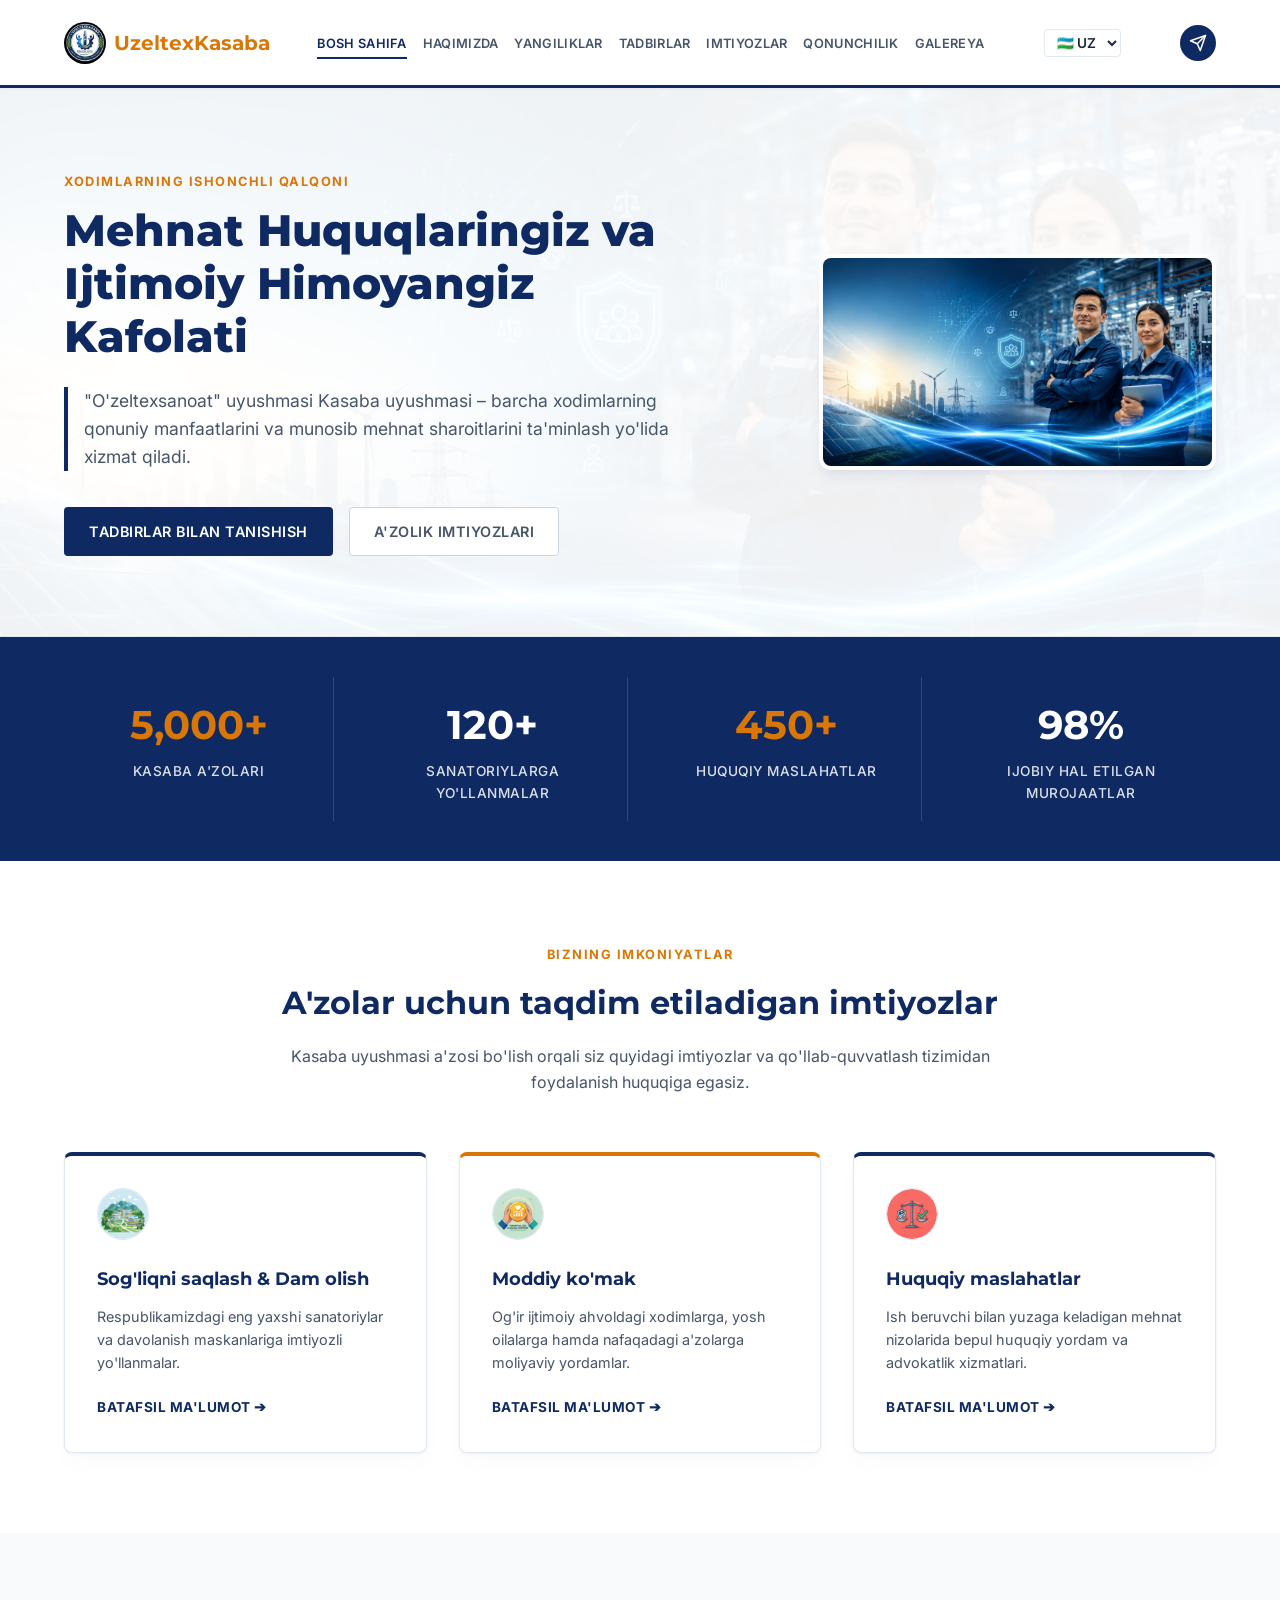
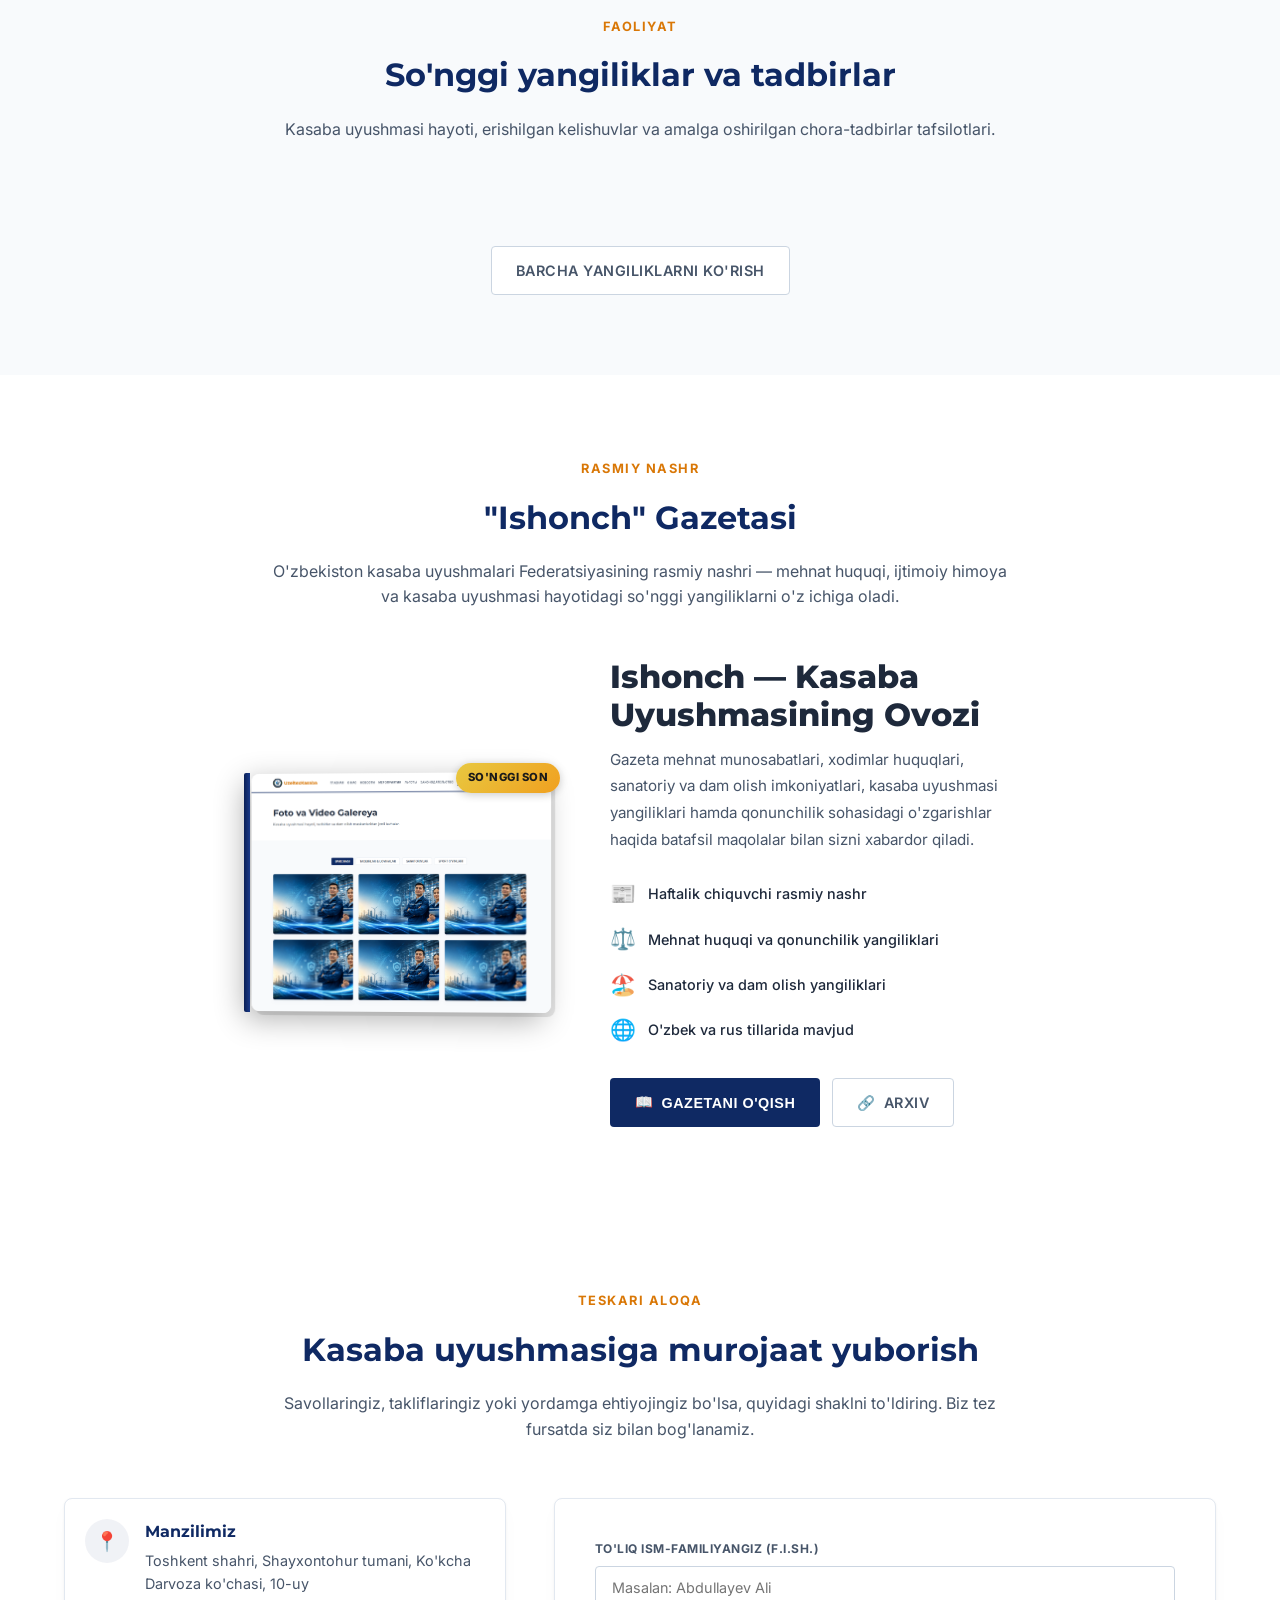
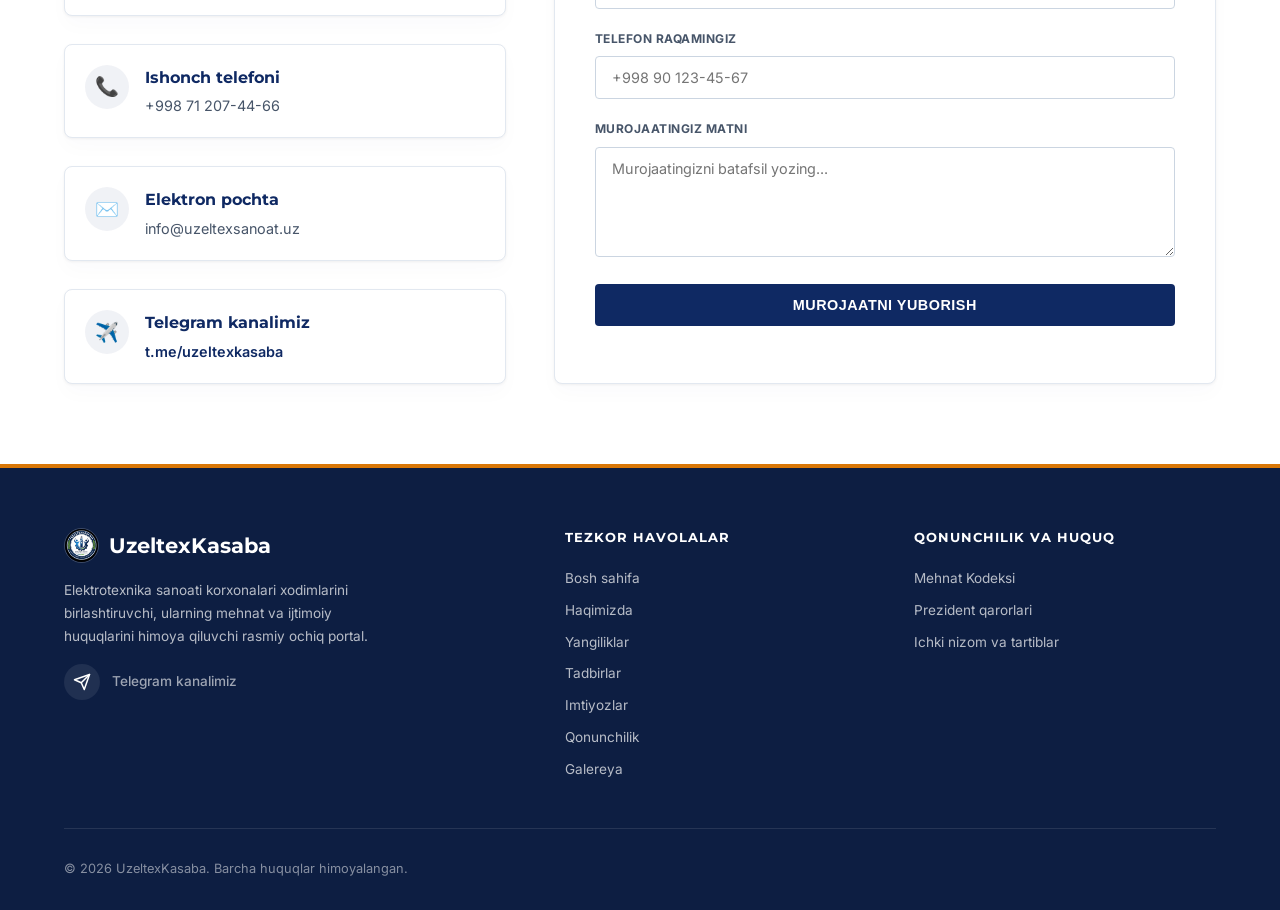
==== frontend/index.html @ 37420ffc "Feature: Add Ishonch newspaper flipbook section to homepage" ====
<!DOCTYPE html>
<html lang="uz">
<head>
    <meta charset="UTF-8">
    <meta name="viewport" content="width=device-width, initial-scale=1.0">
    <title>UzeltexKasaba - Kasaba Uyushmasi Ochiq Platformasi</title>
    <meta name="description" content="O'zbekiston elektrotexnika sanoati xodimlari kasaba uyushmasi faoliyati, imtiyozlar, qonunchilik va murojaat yuborish platformasi.">
    <link rel="stylesheet" href="style.css?v=1.2">
</head>
<body>

    <!-- Header & Navigation -->
    <header class="header">
        <div class="container navbar">
            <a href="index.html" class="logo">
                <img src="images/logo.jpg" alt="UzeltexKasaba Logo" style="height: 42px; width: 42px; object-fit: contain; border-radius: 50%;">
                <span>UzeltexKasaba</span>
            </a>
            <ul class="nav-links">
                <li><a href="index.html" class="nav-link active" data-i18n="nav_home">Bosh sahifa</a></li>
                <li><a href="about.html" class="nav-link" data-i18n="nav_about">Haqimizda</a></li>
                <li><a href="news.html" class="nav-link" data-i18n="nav_news">Yangiliklar</a></li>
                <li><a href="events.html" class="nav-link" data-i18n="nav_events">Tadbirlar</a></li>
                <li><a href="privileges.html" class="nav-link" data-i18n="nav_privileges">Imtiyozlar</a></li>
                <li><a href="legislation.html" class="nav-link" data-i18n="nav_legislation">Qonunchilik</a></li>
                <li><a href="gallery.html" class="nav-link" data-i18n="nav_gallery">Galereya</a></li>
            </ul>
            <div class="lang-switcher" style="margin-left: 12px; display: flex; align-items: center;">
                <select class="lang-select" style="background-color: var(--bg-secondary); color: var(--text-primary); border: 1px solid var(--border-color); border-radius: var(--radius-sm); padding: 4px 8px; font-size: 0.85rem; font-weight: 600; cursor: pointer; outline: none; transition: border-color 0.2s;">
                    <option value="uz">🇺🇿 UZ</option>
                    <option value="ru">🇷🇺 RU</option>
                    <option value="en">🇬🇧 EN</option>
                </select>
            </div>
            <a href="https://t.me/uzeltexkasaba" target="_blank" style="display: flex; align-items: center; justify-content: center; width: 36px; height: 36px; border-radius: 50%; background-color: var(--color-primary); color: white; text-decoration: none; transition: background-color 0.2s; margin-left: 12px;" onmouseover="this.style.backgroundColor='#0088cc'" onmouseout="this.style.backgroundColor='var(--color-primary)'" title="Telegram">
                <svg width="18" height="18" viewBox="0 0 24 24" fill="none" stroke="currentColor" stroke-width="2" stroke-linecap="round" stroke-linejoin="round" style="color: white;"><path d="m22 2-7 20-4-9-9-4Z"/><path d="M22 2 11 13"/></svg>
            </a>
        </div>
    </header>

    <!-- Hero Section -->
    <section class="hero">
        <div class="container hero-grid">
            <div class="hero-content">
                <span class="section-tag" data-i18n="hero_tag">Ishonchli Himoya</span>
                <h1 data-i18n="hero_title">Kasaba Uyushmasi — Sizning Huquq va Imtiyozlaringiz Kafolati</h1>
                <p data-i18n="hero_desc">Biz elektrotexnika sanoati xodimlarining ijtimoiy-iqtisodiy huquqlarini himoya qilish, ularning mehnat sharoitlarini yaxshilash va munosib hayot darajasini ta'minlash uchun xizmat qilamiz.</p>
                <div class="hero-buttons">
                    <a href="events.html" class="btn btn-primary" data-i18n="hero_btn_events">Tadbirlar bilan tanishish</a>
                    <a href="privileges.html" class="btn btn-secondary" data-i18n="hero_btn_privileges">A'zolik imtiyozlari</a>
                </div>
            </div>
            <div class="hero-image" style="text-align: right;">
                <img src="images/union_hero_bg.jpg" alt="Kasaba uyushmasi faoliyati" style="border-radius: var(--radius-lg); box-shadow: var(--shadow-lg); border: 4px solid white; max-width: 90%; margin-left: auto;">
            </div>
        </div>
    </section>

    <!-- Stats Section -->
    <section class="stats">
        <div class="container stats-grid">
            <div class="stat-card">
                <div class="stat-num">5,000+</div>
                <div class="stat-label" data-i18n="stat_members_val">Kasaba a'zolari</div>
            </div>
            <div class="stat-card">
                <div class="stat-num accent">120+</div>
                <div class="stat-label" data-i18n="stat_sanatoriums_val">Sanatoriylarga yo'llanmalar</div>
            </div>
            <div class="stat-card">
                <div class="stat-num">450+</div>
                <div class="stat-label" data-i18n="stat_advice_val">Huquqiy maslahatlar</div>
            </div>
            <div class="stat-card">
                <div class="stat-num accent">98%</div>
                <div class="stat-label" data-i18n="stat_resolved_val">Ijobiy hal etilgan murojaatlar</div>
            </div>
        </div>
    </section>

    <!-- Privileges Showcase -->
    <section class="section section-secondary">
        <div class="container">
            <div class="section-header">
                <span class="section-tag" data-i18n="priv_showcase_tag">Bizning Imkoniyatlar</span>
                <h2 class="section-title" data-i18n="priv_showcase_title">A'zolar uchun taqdim etiladigan imtiyozlar</h2>
                <p class="section-subtitle" data-i18n="priv_showcase_subtitle">Kasaba uyushmasi a'zosi bo'lish orqali siz quyidagi imtiyozlar va qo'llab-quvvatlash tizimidan foydalanish huquqiga egasiz.</p>
            </div>
            <div class="privilege-grid">
                <div class="privilege-card">
                    <div class="privilege-icon" style="padding: 0; overflow: hidden; display: flex; align-items: center; justify-content: center;">
                        <img src="images/sanatorium_privilege.jpg" style="width: 100%; height: 100%; object-fit: cover; border-radius: 50%;">
                    </div>
                    <h3 class="privilege-title" data-i18n="priv1_title">Sog'liqni saqlash & Dam olish</h3>
                    <p class="privilege-desc" data-i18n="priv1_desc">Respublikamizdagi eng yaxshi sanatoriylar va davolanish maskanlariga imtiyozli yo'llanmalar.</p>
                    <a href="privileges.html" class="privilege-link" data-i18n="priv_more">Batafsil ma'lumot ➔</a>
                </div>
                <div class="privilege-card">
                    <div class="privilege-icon" style="padding: 0; overflow: hidden; display: flex; align-items: center; justify-content: center;">
                        <img src="images/financial_support.jpg" style="width: 100%; height: 100%; object-fit: cover; border-radius: 50%;">
                    </div>
                    <h3 class="privilege-title" data-i18n="priv2_title">Moddiy ko'mak</h3>
                    <p class="privilege-desc" data-i18n="priv2_desc">Og'ir ijtimoiy ahvoldagi xodimlarga, yosh oilalarga hamda nafaqadagi a'zolarga moliyaviy yordamlar.</p>
                    <a href="privileges.html" class="privilege-link" data-i18n="priv_more">Batafsil ma'lumot ➔</a>
                </div>
                <div class="privilege-card">
                    <div class="privilege-icon" style="padding: 0; overflow: hidden; display: flex; align-items: center; justify-content: center;">
                        <img src="images/legal_advice.jpg" style="width: 100%; height: 100%; object-fit: cover; border-radius: 50%;">
                    </div>
                    <h3 class="privilege-title" data-i18n="priv3_title">Huquqiy maslahatlar</h3>
                    <p class="privilege-desc" data-i18n="priv3_desc">Ish beruvchi bilan yuzaga keladigan mehnat nizolarida bepul huquqiy yordam va advokatlik xizmatlari.</p>
                    <a href="privileges.html" class="privilege-link" data-i18n="priv_more">Batafsil ma'lumot ➔</a>
                </div>
            </div>
        </div>
    </section>

    <!-- Latest News Section -->
    <section class="section">
        <div class="container">
            <div class="section-header">
                <span class="section-tag" data-i18n="news_tag">Yangiliklar</span>
                <h2 class="section-title" data-i18n="latest_news_title">So'nggi yangiliklar va tadbirlar</h2>
                <p class="section-subtitle" data-i18n="latest_news_subtitle">Kasaba uyushmasi hayoti, erishilgan kelishuvlar va amalga oshirilgan chora-tadbirlar tafsilotlari.</p>
            </div>
            <div class="news-grid" id="homeNewsGrid">
                <!-- Dynamic Loading via app.js -->
            </div>
            <div style="text-align: center; margin-top: 48px;">
                <a href="news.html" class="btn btn-secondary" data-i18n="view_all_news">Barcha yangiliklarni ko'rish</a>
            </div>
        </div>
    </section>

    <!-- Ishonch Newspaper Section -->
    <section class="section section-secondary" style="padding: 80px 0;">
        <div class="container">
            <div class="section-header" style="margin-bottom: 48px;">
                <span class="section-tag" data-i18n="newspaper_tag">Rasmiy Nashr</span>
                <h2 class="section-title" data-i18n="newspaper_title">"Ishonch" Gazetasi</h2>
                <p class="section-subtitle" data-i18n="newspaper_subtitle">O'zbekiston kasaba uyushmalari Federatsiyasining rasmiy nashri — mehnat huquqi, ijtimoiy himoya va kasaba uyushmasi hayotidagi so'nggi yangiliklarni o'z ichiga oladi.</p>
            </div>

            <div style="display: flex; align-items: center; gap: 60px; flex-wrap: wrap; justify-content: center;">
                <!-- Newspaper Cover -->
                <div style="position: relative; cursor: pointer; flex-shrink: 0;" onclick="openFlipbook()">
                    <div style="position: relative; width: 300px; border-radius: 8px; overflow: hidden; box-shadow: -8px 8px 30px rgba(0,0,0,0.3), 4px 4px 0 rgba(0,0,0,0.1); transform: perspective(900px) rotateY(-3deg); transition: transform 0.4s ease; background: white;" onmouseover="this.style.transform='perspective(900px) rotateY(0deg) scale(1.02)'" onmouseout="this.style.transform='perspective(900px) rotateY(-3deg)'">
                        <img src="images/ishonch_gazeta.png" alt="Ishonch gazetasi" style="width: 100%; display: block;">
                        <!-- Play overlay -->
                        <div style="position: absolute; inset: 0; background: rgba(15,41,99,0.55); display: flex; flex-direction: column; align-items: center; justify-content: center; opacity: 0; transition: opacity 0.3s;" onmouseover="this.style.opacity='1'" onmouseout="this.style.opacity='0'">
                            <div style="width: 60px; height: 60px; border-radius: 50%; background: white; display: flex; align-items: center; justify-content: center; margin-bottom: 12px; box-shadow: 0 4px 16px rgba(0,0,0,0.3);">
                                <svg width="24" height="24" viewBox="0 0 24 24" fill="var(--color-primary)" stroke="none"><polygon points="5,3 19,12 5,21"/></svg>
                            </div>
                            <span style="color: white; font-weight: 700; font-size: 1rem; text-shadow: 0 2px 8px rgba(0,0,0,0.4);" data-i18n="newspaper_read_btn">O'qishni boshlash</span>
                        </div>
                    </div>
                    <!-- Book spine effect -->
                    <div style="position: absolute; top: 0; left: -6px; width: 6px; height: 100%; background: linear-gradient(to right, #0a1f55, #1a3a8a); border-radius: 2px 0 0 2px;"></div>
                    <!-- Clickable badge -->
                    <div style="position: absolute; top: -10px; right: -10px; background: linear-gradient(135deg, #e8c840, #f0a020); color: #1a1a1a; font-size: 0.7rem; font-weight: 800; padding: 6px 12px; border-radius: 20px; box-shadow: 0 2px 8px rgba(0,0,0,0.2); text-transform: uppercase; letter-spacing: 0.5px;" data-i18n="newspaper_badge">So'nggi son</div>
                </div>

                <!-- Info block -->
                <div style="max-width: 420px;">
                    <h3 style="font-family: var(--font-heading); font-size: 2rem; font-weight: 800; margin-bottom: 12px; line-height: 1.2;" data-i18n="newspaper_info_title">Ishonch — Kasaba Uyushmasining Ovozi</h3>
                    <p style="color: var(--text-secondary); line-height: 1.75; margin-bottom: 24px; font-size: 0.95rem;" data-i18n="newspaper_info_desc">Gazeta mehnat munosabatlari, xodimlar huquqlari, sanatoriy va dam olish imkoniyatlari, kasaba uyushmasi yangiliklari hamda qonunchilik sohasidagi o'zgarishlar haqida batafsil maqolalar bilan sizni xabardor qiladi.</p>
                    <div style="display: flex; flex-direction: column; gap: 12px; margin-bottom: 32px;">
                        <div style="display: flex; align-items: center; gap: 12px; font-size: 0.9rem; font-weight: 500;">
                            <span style="font-size: 1.3rem;">📰</span>
                            <span data-i18n="newspaper_feat1">Haftalik chiquvchi rasmiy nashr</span>
                        </div>
                        <div style="display: flex; align-items: center; gap: 12px; font-size: 0.9rem; font-weight: 500;">
                            <span style="font-size: 1.3rem;">⚖️</span>
                            <span data-i18n="newspaper_feat2">Mehnat huquqi va qonunchilik yangiliklari</span>
                        </div>
                        <div style="display: flex; align-items: center; gap: 12px; font-size: 0.9rem; font-weight: 500;">
                            <span style="font-size: 1.3rem;">🏖️</span>
                            <span data-i18n="newspaper_feat3">Sanatoriy va dam olish yangiliklari</span>
                        </div>
                        <div style="display: flex; align-items: center; gap: 12px; font-size: 0.9rem; font-weight: 500;">
                            <span style="font-size: 1.3rem;">🌐</span>
                            <span data-i18n="newspaper_feat4">O'zbek va rus tillarida mavjud</span>
                        </div>
                    </div>
                    <div style="display: flex; gap: 12px; flex-wrap: wrap;">
                        <button onclick="openFlipbook()" class="btn btn-primary" style="display: inline-flex; align-items: center; gap: 8px; font-weight: 700;">
                            📖 <span data-i18n="newspaper_open_btn">Gazetani o'qish</span>
                        </button>
                        <a href="https://www.kasaba.uz/ishonch" target="_blank" class="btn btn-secondary" style="display: inline-flex; align-items: center; gap: 8px; font-weight: 600;">
                            🔗 <span data-i18n="newspaper_archive_btn">Arxiv</span>
                        </a>
                    </div>
                </div>
            </div>
        </div>
    </section>

    <!-- Flipbook Modal -->
    <div id="flipbookModal" style="display:none; position:fixed; inset:0; background:rgba(0,0,0,0.92); z-index:9999; align-items:center; justify-content:center; padding:16px;" onclick="closeFlipbook()">
        <div style="background: #1a1a2e; border-radius: 12px; overflow: hidden; width: 100%; max-width: 900px; max-height: 96vh; display: flex; flex-direction: column; box-shadow: 0 24px 80px rgba(0,0,0,0.8);" onclick="event.stopPropagation()">
            <!-- Modal header -->
            <div style="display: flex; align-items: center; justify-content: space-between; padding: 16px 20px; border-bottom: 1px solid rgba(255,255,255,0.1); background: linear-gradient(135deg, #0f2963 0%, #1a3a8a 100%);">
                <div style="display: flex; align-items: center; gap: 12px;">
                    <span style="font-size: 1.4rem;">📰</span>
                    <div>
                        <div style="color: white; font-weight: 700; font-size: 1rem;" data-i18n="newspaper_title">"Ishonch" Gazetasi</div>
                        <div style="color: rgba(255,255,255,0.6); font-size: 0.8rem;" data-i18n="newspaper_badge">So'nggi son</div>
                    </div>
                </div>
                <div style="display: flex; align-items: center; gap: 12px;">
                    <a href="images/Boshlangich_tashkilotlar_uchun_uslubiy_qollanma.pdf" target="_blank" style="color: rgba(255,255,255,0.7); font-size: 0.8rem; text-decoration: none; display: flex; align-items: center; gap: 6px; padding: 6px 12px; border: 1px solid rgba(255,255,255,0.2); border-radius: 6px; transition: all 0.2s;" onmouseover="this.style.background='rgba(255,255,255,0.1)'" onmouseout="this.style.background='transparent'">
                        ⬇ <span data-i18n="newspaper_download">Yuklab olish</span>
                    </a>
                    <button onclick="closeFlipbook()" style="background:rgba(255,255,255,0.1); border:none; color:white; width:32px; height:32px; border-radius:50%; cursor:pointer; font-size:1.1rem; display:flex; align-items:center; justify-content:center; transition: background 0.2s;" onmouseover="this.style.background='rgba(255,0,0,0.4)'" onmouseout="this.style.background='rgba(255,255,255,0.1)'">&times;</button>
                </div>
            </div>
            <!-- Flipbook viewer area -->
            <div id="flipbookViewer" style="flex:1; overflow:auto; display:flex; align-items:center; justify-content:center; background: #0d0d1a; padding: 24px;">
                <div style="position: relative; width: 100%; max-width: 780px;">
                    <!-- Pages container -->
                    <div id="flipbookPages" style="display: flex; gap: 0; box-shadow: 0 8px 40px rgba(0,0,0,0.6);">
                        <img id="flipPage" src="images/ishonch_gazeta.png" alt="Ishonch gazeta sahifasi" style="width: 100%; border-radius: 4px; display: block; user-select:none;">
                    </div>
                    <!-- Page turn buttons -->
                    <button onclick="flipPrev()" id="flipPrevBtn" style="position:absolute; left:-20px; top:50%; transform:translateY(-50%); background:rgba(255,255,255,0.15); border:none; color:white; width:44px; height:44px; border-radius:50%; font-size:1.2rem; cursor:pointer; display:flex; align-items:center; justify-content:center; transition: background 0.2s; backdrop-filter: blur(4px);" onmouseover="this.style.background='rgba(255,255,255,0.3)'" onmouseout="this.style.background='rgba(255,255,255,0.15)'">‹</button>
                    <button onclick="flipNext()" id="flipNextBtn" style="position:absolute; right:-20px; top:50%; transform:translateY(-50%); background:rgba(255,255,255,0.15); border:none; color:white; width:44px; height:44px; border-radius:50%; font-size:1.2rem; cursor:pointer; display:flex; align-items:center; justify-content:center; transition: background 0.2s; backdrop-filter: blur(4px);" onmouseover="this.style.background='rgba(255,255,255,0.3)'" onmouseout="this.style.background='rgba(255,255,255,0.15)'">›</button>
                </div>
            </div>
            <!-- Footer bar -->
            <div style="display:flex; align-items:center; justify-content:center; gap:16px; padding:12px 20px; border-top:1px solid rgba(255,255,255,0.08); background:#1a1a2e;">
                <span id="flipPageIndicator" style="color: rgba(255,255,255,0.5); font-size: 0.85rem;"></span>
                <span style="color: rgba(255,255,255,0.3); font-size: 0.75rem;" data-i18n="newspaper_flipbook_hint">Sahifalar bo'yicha o'tish uchun ok tugmalaridan foydalaning</span>
            </div>
        </div>
    </div>

    <!-- Contact & Application Section -->
    <section class="section section-secondary" id="murojaat">
        <div class="container">
            <div class="section-header">
                <span class="section-tag" data-i18n="feedback_tag">Teskari aloqa</span>
                <h2 class="section-title" data-i18n="feedback_title">Kasaba uyushmasiga murojaat yuborish</h2>
                <p class="section-subtitle" data-i18n="feedback_subtitle">Savollaringiz, takliflaringiz yoki yordamga ehtiyojingiz bo'lsa, quyidagi shaklni to'ldiring. Biz tez fursatda siz bilan bog'lanamiz.</p>
            </div>
            <div class="contact-grid">
                <div class="contact-info">
                    <div class="contact-item">
                        <div class="contact-icon">📍</div>
                        <div class="contact-details">
                            <h4 data-i18n="contact_info_address_title">Manzilimiz</h4>
                            <p data-i18n="contact_address_val">Toshkent shahri, Shayxontohur tumani, Ko'kcha Darvoza ko'chasi, 10-uy</p>
                        </div>
                    </div>
                    <div class="contact-item">
                        <div class="contact-icon">📞</div>
                        <div class="contact-details">
                            <h4 data-i18n="contact_info_phone_title">Ishonch telefoni</h4>
                            <p>+998 71 207-44-66</p>
                        </div>
                    </div>
                    <div class="contact-item">
                        <div class="contact-icon">✉️</div>
                        <div class="contact-details">
                            <h4 data-i18n="contact_info_email_title">Elektron pochta</h4>
                            <p>info@uzeltexsanoat.uz</p>
                        </div>
                    </div>
                    <div class="contact-item">
                        <div class="contact-icon">✈️</div>
                        <div class="contact-details">
                            <h4 data-i18n="contact_info_telegram_title">Telegram kanalimiz</h4>
                            <p><a href="https://t.me/uzeltexkasaba" target="_blank" style="color: var(--color-primary); text-decoration: none; font-weight: 600;">t.me/uzeltexkasaba</a></p>
                        </div>
                    </div>
                </div>
                <div class="contact-form-wrapper">
                    <form id="contactForm">
                        <div class="form-group">
                            <label for="fullName" class="form-label" data-i18n="form_name_label">To'liq ism-familiyangiz (F.I.SH.)</label>
                            <input type="text" id="fullName" class="form-control" placeholder="Masalan: Eshmatov Toshmat" data-i18n="form_name_ph" data-i18n-attr="placeholder" required>
                        </div>
                        <div class="form-group">
                            <label for="phone" class="form-label" data-i18n="form_phone_label">Telefon raqamingiz</label>
                            <input type="tel" id="phone" class="form-control" placeholder="Masalan: +998 90 123 45 67" data-i18n="form_phone_ph" data-i18n-attr="placeholder" required>
                        </div>
                        <div class="form-group">
                            <label for="message" class="form-label" data-i18n="form_message_label">Murojaatingiz matni</label>
                            <textarea id="message" class="form-control" placeholder="Muammoingiz yoki taklifingizni bu yerda batafsil yozib qoldiring..." data-i18n="form_message_ph" data-i18n-attr="placeholder" required></textarea>
                        </div>
                        <button type="submit" class="btn btn-primary" style="width: 100%;" data-i18n="form_submit_btn">Murojaatni yuborish</button>
                    </form>
                </div>
            </div>
        </div>
    </section>

    <!-- Footer -->
    <footer class="footer">
        <div class="container">
            <div class="footer-grid">
                <div>
                    <div class="footer-logo" style="display: flex; align-items: center; gap: 10px;">
                        <img src="images/logo.jpg" alt="UzeltexKasaba Logo" style="height: 35px; width: 35px; object-fit: contain; border-radius: 50%; border: 1px solid rgba(255,255,255,0.2);">
                        <span>UzeltexKasaba</span>
                    </div>
                    <p class="footer-desc" data-i18n="footer_desc">Elektrotexnika sanoati korxonalari xodimlarini birlashtiruvchi, ularning mehnat va ijtimoiy huquqlarini himoya qiluvchi rasmiy ochiq portal.</p>
                    <div style="margin-top: 16px; display: flex; gap: 12px; align-items: center;">
                        <a href="https://t.me/uzeltexkasaba" target="_blank" style="display: flex; align-items: center; justify-content: center; width: 36px; height: 36px; border-radius: 50%; background-color: rgba(255,255,255,0.08); color: white; text-decoration: none; font-size: 1.1rem; transition: background-color 0.2s;" onmouseover="this.style.backgroundColor='#0088cc'" onmouseout="this.style.backgroundColor='rgba(255,255,255,0.08)'" title="Telegram">
                            <svg width="18" height="18" viewBox="0 0 24 24" fill="none" stroke="currentColor" stroke-width="2" stroke-linecap="round" stroke-linejoin="round" style="color: white;"><path d="m22 2-7 20-4-9-9-4Z"/><path d="M22 2 11 13"/></svg>
                        </a>
                        <span style="font-size: 0.85rem; color: rgba(255,255,255,0.6); font-weight: 500;" data-i18n="footer_telegram">Telegram kanalimiz</span>
                    </div>
                </div>
                <div>
                    <div class="footer-title" data-i18n="footer_quick_links">Tezkor havolalar</div>
                    <ul class="footer-links">
                        <li><a href="index.html" class="footer-link" data-i18n="nav_home">Bosh sahifa</a></li>
                        <li><a href="about.html" class="footer-link" data-i18n="nav_about">Haqimizda</a></li>
                        <li><a href="news.html" class="footer-link" data-i18n="nav_news">Yangiliklar</a></li>
                        <li><a href="events.html" class="footer-link" data-i18n="nav_events">Tadbirlar</a></li>
                        <li><a href="privileges.html" class="footer-link" data-i18n="nav_privileges">Imtiyozlar</a></li>
                        <li><a href="legislation.html" class="footer-link" data-i18n="nav_legislation">Qonunchilik</a></li>
                        <li><a href="gallery.html" class="footer-link" data-i18n="nav_gallery">Galereya</a></li>
                    </ul>
                </div>
                <div>
                    <div class="footer-title" data-i18n="footer_legislation_title">Qonunchilik va Huquq</div>
                    <ul class="footer-links">
                        <li><a href="legislation.html?cat=Qonun" class="footer-link" data-i18n="footer_labor_code">Mehnat Kodeksi</a></li>
                        <li><a href="legislation.html?cat=Qaror" class="footer-link" data-i18n="footer_presidential_decrees">Prezident qarorlari</a></li>
                        <li><a href="legislation.html?cat=Nizom" class="footer-link" data-i18n="footer_internal_regulations">Ichki nizom va tartiblar</a></li>
                    </ul>
                </div>
            </div>
            <div class="footer-bottom">
                <p>&copy; 2026 <a href="admin.html" style="color: inherit; text-decoration: none; cursor: default;">UzeltexKasaba</a>. <span data-i18n="footer_rights">Barcha huquqlar himoyalangan.</span></p>
            </div>
        </div>
    </footer>

    <script src="translations.js"></script>
    <script src="app.js?v=1.3"></script>
    <script>
        // Flipbook reader — Ishonch gazeta
        // Pages array: add more image paths here as new issues arrive
        const flipbookPages = [
            'images/ishonch_gazeta.png'
        ];
        let currentFlipPage = 0;

        function openFlipbook() {
            const modal = document.getElementById('flipbookModal');
            modal.style.display = 'flex';
            document.body.style.overflow = 'hidden';
            showFlipPage(0);
        }

        function closeFlipbook() {
            const modal = document.getElementById('flipbookModal');
            modal.style.display = 'none';
            document.body.style.overflow = '';
        }

        function showFlipPage(index) {
            currentFlipPage = index;
            const img = document.getElementById('flipPage');
            const indicator = document.getElementById('flipPageIndicator');
            img.style.opacity = '0';
            img.style.transform = 'scale(0.97)';
            img.style.transition = 'opacity 0.25s ease, transform 0.25s ease';
            setTimeout(() => {
                img.src = flipbookPages[currentFlipPage];
                img.style.opacity = '1';
                img.style.transform = 'scale(1)';
            }, 150);
            if (indicator) {
                indicator.textContent = (currentFlipPage + 1) + ' / ' + flipbookPages.length;
            }
            document.getElementById('flipPrevBtn').style.opacity = currentFlipPage === 0 ? '0.3' : '1';
            document.getElementById('flipNextBtn').style.opacity = currentFlipPage === flipbookPages.length - 1 ? '0.3' : '1';
        }

        function flipPrev() {
            if (currentFlipPage > 0) showFlipPage(currentFlipPage - 1);
        }

        function flipNext() {
            if (currentFlipPage < flipbookPages.length - 1) showFlipPage(currentFlipPage + 1);
        }

        // Keyboard navigation
        document.addEventListener('keydown', (e) => {
            const modal = document.getElementById('flipbookModal');
            if (modal.style.display === 'flex') {
                if (e.key === 'ArrowRight' || e.key === 'ArrowDown') flipNext();
                if (e.key === 'ArrowLeft' || e.key === 'ArrowUp') flipPrev();
                if (e.key === 'Escape') closeFlipbook();
            }
        });
    </script>
</body>
</html>
---- frontend/style.css ----
/* Uzeltexkasaba Trade Union Platform - Official Corporate Stylesheet */
@import url('https://fonts.googleapis.com/css2?family=Inter:wght@300;400;500;600;700&family=Montserrat:wght@400;500;600;700;800&display=swap');

:root {
    /* Official Corporate Light Palette */
    --bg-primary: #f8fafc; /* Slate 50 */
    --bg-secondary: #ffffff; /* White */
    --bg-surface: #ffffff; /* Card backgrounds */
    --bg-surface-hover: #f1f5f9; /* Slate 100 */
    
    --color-primary: #0f2963; /* Official Dark Blue / Navy */
    --color-primary-hover: #0a1c43;
    --color-accent: #d97706; /* Amber Gold */
    --color-accent-hover: #b45309;
    --color-success: #059669; /* Emerald */
    --color-danger: #dc2626; /* Crimson */
    
    --text-primary: #1e293b; /* Slate 800 */
    --text-secondary: #475569; /* Slate 600 */
    --text-muted: #64748b; /* Slate 500 */
    
    --border-color: #e2e8f0; /* Slate 200 */
    --border-color-light: #cbd5e1; /* Slate 300 */
    
    /* Typography */
    --font-heading: 'Montserrat', 'Inter', sans-serif;
    --font-body: 'Inter', sans-serif;
    
    /* Shadows & Glows */
    --shadow-sm: 0 1px 3px rgba(0, 0, 0, 0.05);
    --shadow-md: 0 4px 6px -1px rgba(0, 0, 0, 0.05), 0 2px 4px -1px rgba(0, 0, 0, 0.03);
    --shadow-lg: 0 10px 15px -3px rgba(15, 41, 99, 0.06), 0 4px 6px -2px rgba(15, 41, 99, 0.04);
    --shadow-card: 0 1px 3px rgba(0,0,0,0.05), 0 10px 20px rgba(15,41,99,0.02);
    
    /* Layout */
    --radius-sm: 4px;
    --radius-md: 8px;
    --radius-lg: 12px;
    --transition-fast: 0.15s ease;
    --transition-normal: 0.25s ease;
}

/* Reset & Global */
* {
    margin: 0;
    padding: 0;
    box-sizing: border-box;
}

body {
    background-color: var(--bg-primary);
    color: var(--text-primary);
    font-family: var(--font-body);
    line-height: 1.6;
    overflow-x: hidden;
    display: flex;
    flex-direction: column;
    min-height: 100vh;
}

a {
    color: inherit;
    text-decoration: none;
    transition: var(--transition-fast);
}

img {
    max-width: 100%;
    height: auto;
    display: block;
}

input, textarea, select {
    font-family: var(--font-body);
}

.container {
    width: 100%;
    max-width: 1200px;
    margin: 0 auto;
    padding: 0 24px;
}

/* Header & Navbar */
.header {
    background-color: var(--bg-secondary);
    border-bottom: 3px solid var(--color-primary);
    position: sticky;
    top: 0;
    z-index: 100;
    box-shadow: var(--shadow-sm);
}

.navbar {
    display: flex;
    justify-content: space-between;
    align-items: center;
    height: 85px;
    gap: 16px;
}

.logo {
    display: flex;
    align-items: center;
    gap: 8px;
    font-family: var(--font-heading);
    font-weight: 700;
    font-size: 1.25rem;
    color: var(--color-primary);
    white-space: nowrap;
    flex-shrink: 0;
}

.logo span {
    color: var(--color-accent);
}

.nav-links {
    display: flex;
    align-items: center;
    gap: 16px;
    list-style: none;
    flex-shrink: 1;
}

.nav-link {
    font-size: 0.8rem;
    font-weight: 600;
    color: var(--text-secondary);
    text-transform: uppercase;
    letter-spacing: 0.3px;
    padding: 6px 0;
    border-bottom: 2px solid transparent;
    white-space: nowrap;
}

.nav-link:hover, .nav-link.active {
    color: var(--color-primary);
    border-bottom-color: var(--color-primary);
}

.nav-btn {
    background-color: var(--color-primary);
    color: white;
    padding: 8px 14px;
    border-radius: var(--radius-sm);
    font-weight: 600;
    font-size: 0.8rem;
    border: 1px solid var(--color-primary);
    white-space: nowrap;
    flex-shrink: 0;
}

.nav-btn:hover {
    background-color: var(--color-primary-hover);
    border-color: var(--color-primary-hover);
    transform: translateY(-1px);
}

/* Buttons */
.btn {
    display: inline-flex;
    align-items: center;
    justify-content: center;
    gap: 8px;
    padding: 12px 24px;
    font-size: 0.9rem;
    font-weight: 600;
    border-radius: var(--radius-sm);
    border: 1px solid transparent;
    cursor: pointer;
    text-transform: uppercase;
    letter-spacing: 0.5px;
    transition: all var(--transition-fast);
}

.btn-primary {
    background-color: var(--color-primary);
    color: white;
}

.btn-primary:hover {
    background-color: var(--color-primary-hover);
    box-shadow: 0 4px 12px rgba(15, 41, 99, 0.15);
}

.btn-accent {
    background-color: var(--color-accent);
    color: white;
}

.btn-accent:hover {
    background-color: var(--color-accent-hover);
    box-shadow: 0 4px 12px rgba(217, 119, 6, 0.15);
}

.btn-secondary {
    background-color: var(--bg-secondary);
    border-color: var(--border-color-light);
    color: var(--text-secondary);
}

.btn-secondary:hover {
    background-color: var(--bg-primary);
    color: var(--color-primary);
}

.btn-danger {
    background-color: var(--color-danger);
    color: white;
}

.btn-danger:hover {
    background-color: #be123c;
}

/* Hero Section */
.hero {
    padding: 80px 0;
    background: linear-gradient(rgba(255, 255, 255, 0.94), rgba(255, 255, 255, 0.94)), url('images/union_hero_bg.jpg') no-repeat center center;
    background-size: cover;
    border-bottom: 1px solid var(--border-color);
    position: relative;
}

.hero-grid {
    display: grid;
    grid-template-columns: 1.2fr 0.8fr;
    gap: 48px;
    align-items: center;
}

.hero-content h1 {
    font-family: var(--font-heading);
    font-size: 2.75rem;
    font-weight: 800;
    line-height: 1.2;
    color: var(--color-primary);
    margin-bottom: 24px;
}

.hero-content h1 span {
    color: var(--color-accent);
}

.hero-content p {
    font-size: 1.1rem;
    color: var(--text-secondary);
    margin-bottom: 36px;
    max-width: 650px;
    border-left: 4px solid var(--color-primary);
    padding-left: 16px;
}

.hero-buttons {
    display: flex;
    gap: 16px;
}

/* Stats Section */
.stats {
    padding: 40px 0;
    background-color: var(--color-primary);
    color: white;
}

.stats-grid {
    display: grid;
    grid-template-columns: repeat(4, 1fr);
    gap: 24px;
}

.stat-card {
    text-align: center;
    padding: 16px;
    border-right: 1px solid rgba(255, 255, 255, 0.15);
}

.stat-card:last-child {
    border-right: none;
}

.stat-num {
    font-family: var(--font-heading);
    font-size: 2.5rem;
    font-weight: 700;
    color: var(--color-accent);
    margin-bottom: 4px;
}

.stat-num.accent {
    color: white;
}

.stat-label {
    font-size: 0.85rem;
    color: rgba(255, 255, 255, 0.85);
    font-weight: 500;
    text-transform: uppercase;
    letter-spacing: 0.5px;
}

/* Info Sections */
.section {
    padding: 80px 0;
}

.section-secondary {
    background-color: var(--bg-secondary);
}

.section-header {
    text-align: center;
    max-width: 750px;
    margin: 0 auto 56px auto;
}

.section-tag {
    display: inline-block;
    color: var(--color-accent);
    font-size: 0.8rem;
    font-weight: 700;
    text-transform: uppercase;
    letter-spacing: 1.5px;
    margin-bottom: 12px;
}

.section-title {
    font-family: var(--font-heading);
    font-size: 2rem;
    font-weight: 700;
    color: var(--color-primary);
    margin-bottom: 16px;
}

.section-subtitle {
    color: var(--text-secondary);
    font-size: 1rem;
}

/* Privileges Grid (Cards) */
.privilege-grid {
    display: grid;
    grid-template-columns: repeat(3, 1fr);
    gap: 32px;
}

.privilege-card {
    background-color: var(--bg-secondary);
    border: 1px solid var(--border-color);
    border-top: 4px solid var(--color-primary);
    border-radius: var(--radius-md);
    padding: 32px;
    transition: all var(--transition-normal);
    box-shadow: var(--shadow-card);
}

.privilege-card:hover {
    transform: translateY(-5px);
    border-color: var(--border-color-light);
    box-shadow: var(--shadow-lg);
}

.privilege-card:nth-child(even) {
    border-top-color: var(--color-accent);
}

.privilege-icon {
    width: 52px;
    height: 52px;
    background-color: var(--bg-primary);
    border: 1px solid var(--border-color);
    color: var(--color-primary);
    border-radius: 50%;
    display: flex;
    align-items: center;
    justify-content: center;
    font-size: 1.5rem;
    margin-bottom: 24px;
}

.privilege-title {
    font-family: var(--font-heading);
    font-size: 1.15rem;
    font-weight: 700;
    color: var(--color-primary);
    margin-bottom: 12px;
}

.privilege-desc {
    color: var(--text-secondary);
    font-size: 0.9rem;
    margin-bottom: 20px;
    min-height: 54px;
}

.privilege-link {
    display: inline-flex;
    align-items: center;
    gap: 6px;
    font-size: 0.85rem;
    font-weight: 700;
    color: var(--color-primary);
    text-transform: uppercase;
    letter-spacing: 0.5px;
}

.privilege-link:hover {
    color: var(--color-accent);
    gap: 10px;
}

/* News List Grid */
.news-grid {
    display: grid;
    grid-template-columns: repeat(3, 1fr);
    gap: 32px;
}

.news-card {
    background-color: var(--bg-secondary);
    border: 1px solid var(--border-color);
    border-radius: var(--radius-md);
    overflow: hidden;
    box-shadow: var(--shadow-card);
    transition: all var(--transition-normal);
}

.news-card:hover {
    transform: translateY(-4px);
    box-shadow: var(--shadow-lg);
}

.news-img {
    height: 190px;
    background-color: #eae7e7;
    background-size: cover;
    background-position: center;
    position: relative;
    border-bottom: 1px solid var(--border-color);
}

.news-badge {
    position: absolute;
    top: 12px;
    right: 12px;
    background-color: var(--color-primary);
    color: white;
    padding: 4px 10px;
    font-size: 0.7rem;
    font-weight: 700;
    border-radius: var(--radius-sm);
    text-transform: uppercase;
}

.news-body {
    padding: 24px;
}

.news-date {
    font-size: 0.75rem;
    color: var(--text-muted);
    font-weight: 600;
    margin-bottom: 8px;
    display: block;
}

.news-title {
    font-family: var(--font-heading);
    font-size: 1.05rem;
    font-weight: 700;
    color: var(--color-primary);
    margin-bottom: 12px;
    line-height: 1.4;
}

.news-excerpt {
    color: var(--text-secondary);
    font-size: 0.85rem;
    margin-bottom: 20px;
    display: -webkit-box;
    -webkit-line-clamp: 3;
    -webkit-box-orient: vertical;
    overflow: hidden;
}

/* Legislation List */
.legislation-wrapper {
    background-color: var(--bg-secondary);
    border: 1px solid var(--border-color);
    border-radius: var(--radius-md);
    box-shadow: var(--shadow-card);
    overflow: hidden;
}

.leg-filter-bar {
    display: flex;
    gap: 8px;
    padding: 20px;
    border-bottom: 1px solid var(--border-color);
    background-color: var(--bg-primary);
    flex-wrap: wrap;
}

.filter-btn {
    background-color: var(--bg-secondary);
    border: 1px solid var(--border-color);
    color: var(--text-secondary);
    padding: 8px 16px;
    border-radius: var(--radius-sm);
    font-size: 0.8rem;
    font-weight: 600;
    cursor: pointer;
    text-transform: uppercase;
    transition: var(--transition-fast);
}

.filter-btn:hover, .filter-btn.active {
    background-color: var(--color-primary);
    border-color: var(--color-primary);
    color: white;
}

.leg-search-bar {
    display: flex;
    padding: 20px;
    gap: 12px;
    border-bottom: 1px solid var(--border-color);
}

.search-input {
    flex: 1;
    background-color: var(--bg-secondary);
    border: 1px solid var(--border-color-light);
    border-radius: var(--radius-sm);
    color: var(--text-primary);
    padding: 10px 16px;
    font-size: 0.9rem;
}

.search-input:focus {
    outline: none;
    border-color: var(--color-primary);
    box-shadow: 0 0 0 3px rgba(15, 41, 99, 0.08);
}

.legislation-list {
    display: flex;
    flex-direction: column;
}

.legislation-row {
    display: flex;
    justify-content: space-between;
    align-items: center;
    padding: 20px 24px;
    border-bottom: 1px solid var(--border-color);
    transition: background-color var(--transition-fast);
}

.legislation-row:last-child {
    border-bottom: none;
}

.legislation-row:hover {
    background-color: #fafbfc;
}

.leg-info {
    display: flex;
    flex-direction: column;
    gap: 6px;
}

.leg-title {
    font-family: var(--font-heading);
    font-size: 1rem;
    font-weight: 700;
    color: var(--color-primary);
}

.leg-meta {
    display: flex;
    flex-wrap: wrap;
    gap: 16px;
    font-size: 0.75rem;
    color: var(--text-muted);
}

.leg-cat-badge {
    background-color: rgba(15, 41, 99, 0.08);
    color: var(--color-primary);
    padding: 2px 8px;
    border-radius: var(--radius-sm);
    font-size: 0.7rem;
    font-weight: 700;
    text-transform: uppercase;
}

.leg-download-btn {
    background-color: var(--bg-primary);
    border: 1px solid var(--border-color);
    color: var(--color-primary);
    width: 40px;
    height: 40px;
    border-radius: var(--radius-sm);
    display: flex;
    align-items: center;
    justify-content: center;
    cursor: pointer;
    font-size: 1.1rem;
    transition: var(--transition-fast);
}

.leg-download-btn:hover {
    background-color: var(--color-primary);
    border-color: var(--color-primary);
    color: white;
}

/* Contact / Feedback Form */
.contact-grid {
    display: grid;
    grid-template-columns: 0.8fr 1.2fr;
    gap: 48px;
}

.contact-info {
    display: flex;
    flex-direction: column;
    gap: 28px;
}

.contact-item {
    display: flex;
    gap: 16px;
    background-color: var(--bg-secondary);
    padding: 20px;
    border: 1px solid var(--border-color);
    border-radius: var(--radius-md);
    box-shadow: var(--shadow-card);
}

.contact-icon {
    width: 44px;
    height: 44px;
    background-color: rgba(15, 41, 99, 0.06);
    color: var(--color-primary);
    border-radius: 50%;
    display: flex;
    align-items: center;
    justify-content: center;
    font-size: 1.2rem;
    flex-shrink: 0;
}

.contact-details h4 {
    font-family: var(--font-heading);
    font-size: 1rem;
    font-weight: 700;
    color: var(--color-primary);
    margin-bottom: 4px;
}

.contact-details p {
    color: var(--text-secondary);
    font-size: 0.9rem;
}

.contact-form-wrapper {
    background-color: var(--bg-secondary);
    border: 1px solid var(--border-color);
    border-radius: var(--radius-md);
    padding: 40px;
    box-shadow: var(--shadow-card);
}

.form-group {
    margin-bottom: 20px;
}

.form-label {
    display: block;
    font-size: 0.75rem;
    font-weight: 700;
    color: var(--text-secondary);
    margin-bottom: 8px;
    text-transform: uppercase;
    letter-spacing: 0.5px;
}

.form-control {
    width: 100%;
    background-color: var(--bg-secondary);
    border: 1px solid var(--border-color-light);
    border-radius: var(--radius-sm);
    color: var(--text-primary);
    padding: 12px 16px;
    font-size: 0.9rem;
    transition: var(--transition-fast);
}

.form-control:focus {
    outline: none;
    border-color: var(--color-primary);
    box-shadow: 0 0 0 3px rgba(15, 41, 99, 0.08);
}

textarea.form-control {
    resize: vertical;
    min-height: 110px;
}

/* Admin Dashboard Portal */
.admin-login-wrapper {
    max-width: 400px;
    margin: 100px auto;
    background-color: var(--bg-secondary);
    border: 1px solid var(--border-color);
    border-radius: var(--radius-md);
    padding: 40px;
    box-shadow: var(--shadow-lg);
}

.admin-header {
    text-align: center;
    margin-bottom: 32px;
}

.admin-logo {
    display: inline-flex;
    align-items: center;
    justify-content: center;
    width: 56px;
    height: 56px;
    background-color: rgba(217, 119, 6, 0.08);
    color: var(--color-accent);
    border-radius: 50%;
    font-size: 1.75rem;
    margin-bottom: 16px;
}

.admin-dashboard-layout {
    display: grid;
    grid-template-columns: 240px 1fr;
    min-height: calc(100vh - 85px);
    border-top: 1px solid var(--border-color);
}

.admin-sidebar {
    background-color: var(--bg-secondary);
    border-right: 1px solid var(--border-color);
    padding: 24px 16px;
    display: flex;
    flex-direction: column;
    justify-content: space-between;
}

.admin-menu {
    display: flex;
    flex-direction: column;
    gap: 4px;
    list-style: none;
}

.admin-menu-item {
    display: flex;
    align-items: center;
    gap: 12px;
    padding: 12px 16px;
    border-radius: var(--radius-sm);
    color: var(--text-secondary);
    font-weight: 600;
    font-size: 0.85rem;
    text-transform: uppercase;
    letter-spacing: 0.5px;
    cursor: pointer;
    transition: var(--transition-fast);
}

.admin-menu-item:hover, .admin-menu-item.active {
    background-color: var(--bg-primary);
    color: var(--color-primary);
}

.admin-content {
    padding: 40px;
    background-color: var(--bg-primary);
    overflow-y: auto;
}

.admin-section-header {
    display: flex;
    justify-content: space-between;
    align-items: center;
    margin-bottom: 32px;
    border-bottom: 2px solid var(--border-color);
    padding-bottom: 16px;
}

.admin-table {
    width: 100%;
    border-collapse: collapse;
    background-color: var(--bg-secondary);
    border-radius: var(--radius-md);
    overflow: hidden;
    border: 1px solid var(--border-color);
    box-shadow: var(--shadow-sm);
}

.admin-table th, .admin-table td {
    padding: 14px 20px;
    text-align: left;
    border-bottom: 1px solid var(--border-color);
}

.admin-table th {
    background-color: #f1f5f9;
    font-family: var(--font-heading);
    font-weight: 700;
    font-size: 0.75rem;
    color: var(--text-muted);
    text-transform: uppercase;
    letter-spacing: 0.5px;
}

.admin-table tr:last-child td {
    border-bottom: none;
}

.admin-table tr:hover td {
    background-color: #fafbfc;
}

.admin-action-btn {
    border: none;
    background: transparent;
    cursor: pointer;
    font-size: 1rem;
    padding: 4px;
    border-radius: var(--radius-sm);
    transition: var(--transition-fast);
}

.btn-edit {
    color: var(--color-primary);
}

.btn-delete {
    color: var(--color-danger);
}

.admin-action-btn:hover {
    background-color: var(--bg-primary);
}

/* Modal Popup */
.modal {
    position: fixed;
    top: 0;
    left: 0;
    right: 0;
    bottom: 0;
    background-color: rgba(15, 41, 99, 0.4);
    backdrop-filter: blur(4px);
    display: flex;
    align-items: flex-start;
    justify-content: center;
    overflow-y: auto;
    padding: 40px 16px;
    z-index: 200;
    opacity: 0;
    pointer-events: none;
    transition: opacity var(--transition-normal);
}

.modal.open {
    opacity: 1;
    pointer-events: all;
}

.modal-content {
    background-color: var(--bg-secondary);
    border: 1px solid var(--border-color);
    border-radius: var(--radius-md);
    width: 100%;
    max-width: 600px;
    padding: 40px;
    position: relative;
    transform: scale(0.95);
    box-shadow: 0 20px 25px -5px rgba(0,0,0,0.1);
    transition: transform var(--transition-normal);
    margin: auto;
}

.modal.open .modal-content {
    transform: scale(1);
}

.modal-close {
    position: absolute;
    top: 20px;
    right: 20px;
    font-size: 1.3rem;
    cursor: pointer;
    color: var(--text-muted);
}

.modal-close:hover {
    color: var(--color-primary);
}

/* Toast Messages */
.toast-container {
    position: fixed;
    bottom: 24px;
    right: 24px;
    display: flex;
    flex-direction: column;
    gap: 12px;
    z-index: 1000;
}

.toast {
    background-color: var(--bg-secondary);
    border: 1px solid var(--border-color);
    border-left: 4px solid var(--color-primary);
    padding: 14px 20px;
    border-radius: var(--radius-sm);
    color: var(--text-primary);
    font-size: 0.85rem;
    font-weight: 600;
    box-shadow: var(--shadow-lg);
    display: flex;
    align-items: center;
    gap: 12px;
    animation: slideIn 0.3s ease forwards;
}

.toast.success {
    border-left-color: var(--color-success);
}

.toast.error {
    border-left-color: var(--color-danger);
}

@keyframes slideIn {
    from { transform: translateX(100%); opacity: 0; }
    to { transform: translateX(0); opacity: 1; }
}

/* Footer */
.footer {
    background-color: #0d1e42;
    border-top: 4px solid var(--color-accent);
    padding: 60px 0 30px 0;
    color: rgba(255, 255, 255, 0.7);
    font-size: 0.85rem;
    margin-top: auto;
}

.footer-grid {
    display: grid;
    grid-template-columns: 1.5fr 1fr 1fr;
    gap: 48px;
    margin-bottom: 48px;
}

.footer-logo {
    font-family: var(--font-heading);
    font-weight: 700;
    font-size: 1.3rem;
    color: white;
    margin-bottom: 16px;
}

.footer-desc {
    max-width: 320px;
    line-height: 1.7;
}

.footer-title {
    font-family: var(--font-heading);
    color: white;
    font-weight: 700;
    margin-bottom: 20px;
    text-transform: uppercase;
    font-size: 0.8rem;
    letter-spacing: 1px;
}

.footer-links {
    list-style: none;
    display: flex;
    flex-direction: column;
    gap: 10px;
}

.footer-link:hover {
    color: var(--color-accent);
    padding-left: 4px;
}

.footer-bottom {
    border-top: 1px solid rgba(255, 255, 255, 0.1);
    padding-top: 30px;
    display: flex;
    justify-content: space-between;
    align-items: center;
    font-size: 0.8rem;
    color: rgba(255, 255, 255, 0.5);
}

/* Responsive */
@media (max-width: 1024px) {
    .privilege-grid, .news-grid {
        grid-template-columns: repeat(2, 1fr);
    }
    .stats-grid {
        grid-template-columns: repeat(2, 1fr);
    }
    .nav-links {
        display: none;
    }
}

@media (max-width: 768px) {
    .hero-grid {
        grid-template-columns: 1fr;
        text-align: center;
    }
    .hero-content p {
        border-left: none;
        padding-left: 0;
    }
    .hero-buttons {
        justify-content: center;
    }
    .privilege-grid, .news-grid {
        grid-template-columns: 1fr;
    }
    .contact-grid {
        grid-template-columns: 1fr;
    }
    .navbar {
        height: 75px;
    }
    .nav-links {
        display: none;
    }
    .footer-grid {
        grid-template-columns: 1fr;
        gap: 32px;
    }
    .admin-dashboard-layout {
        grid-template-columns: 1fr;
    }
    .admin-sidebar {
        border-right: none;
        border-bottom: 1px solid var(--border-color);
    }
}
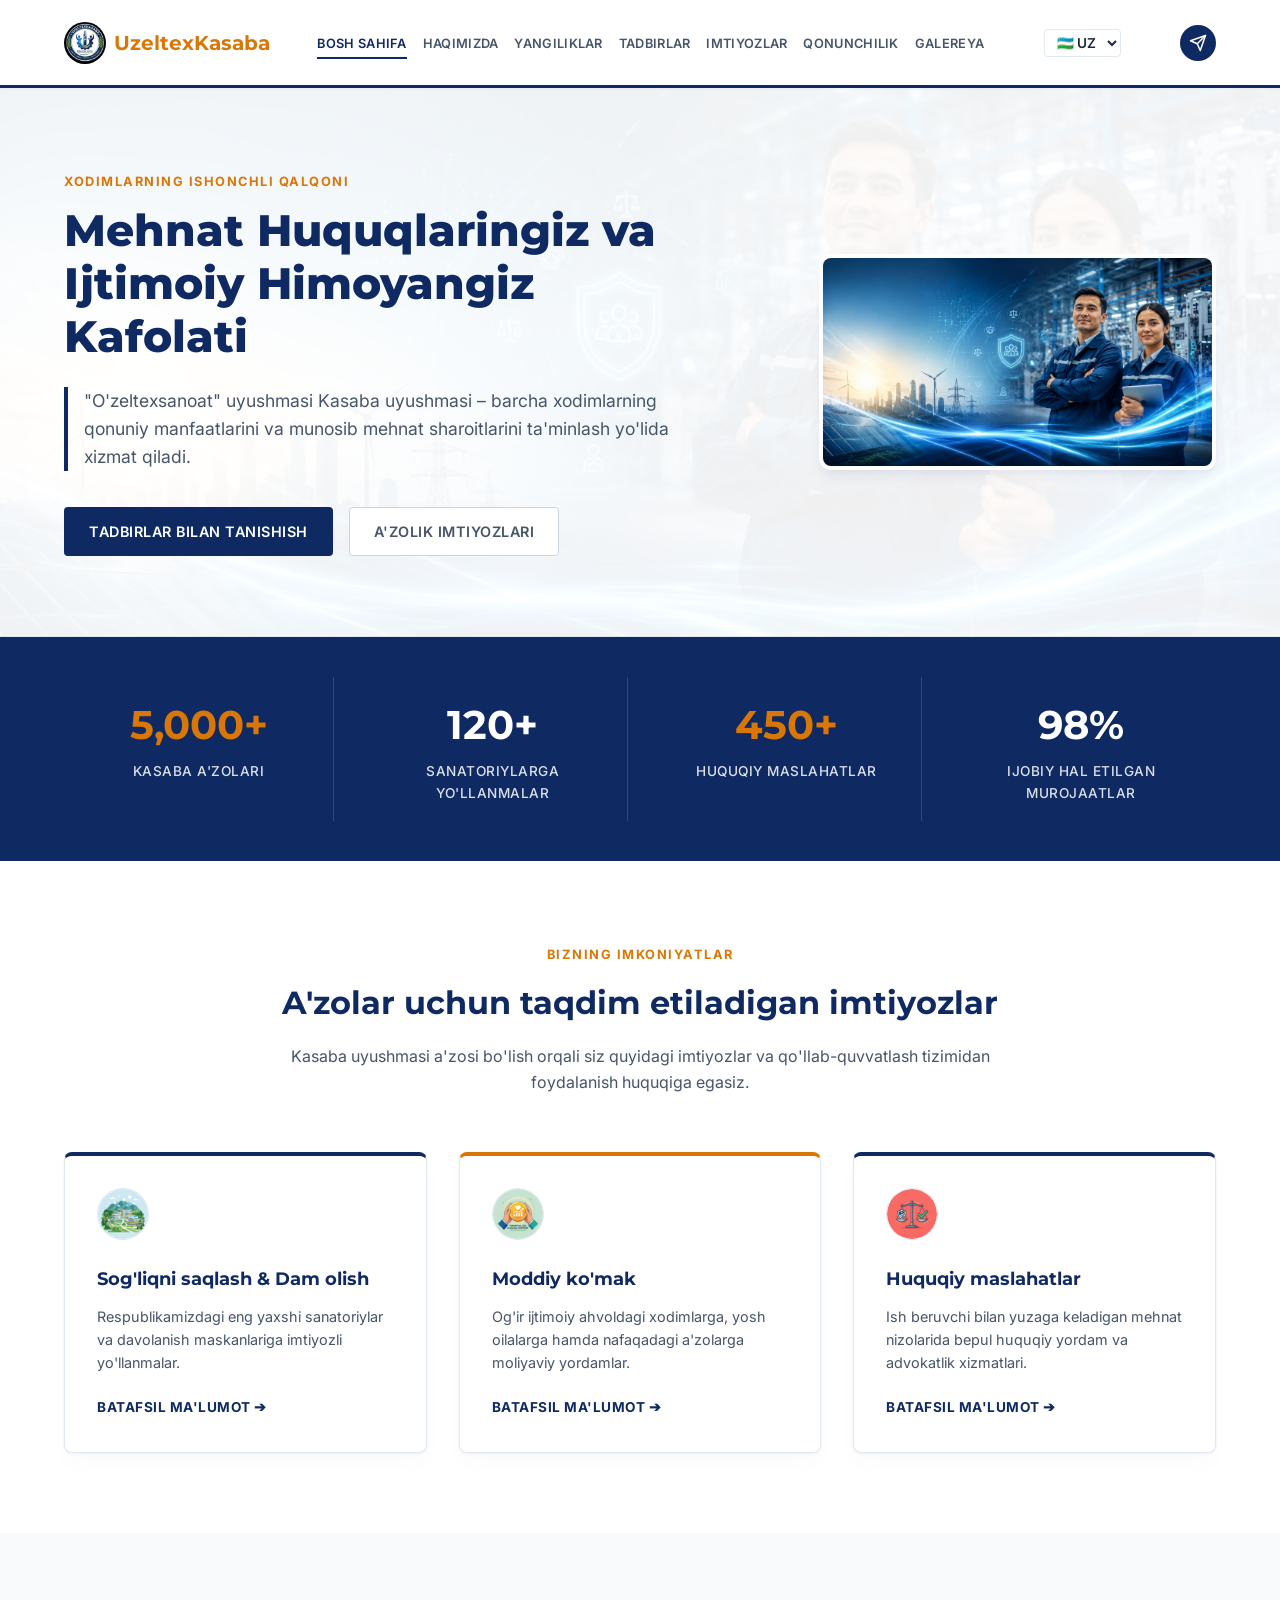
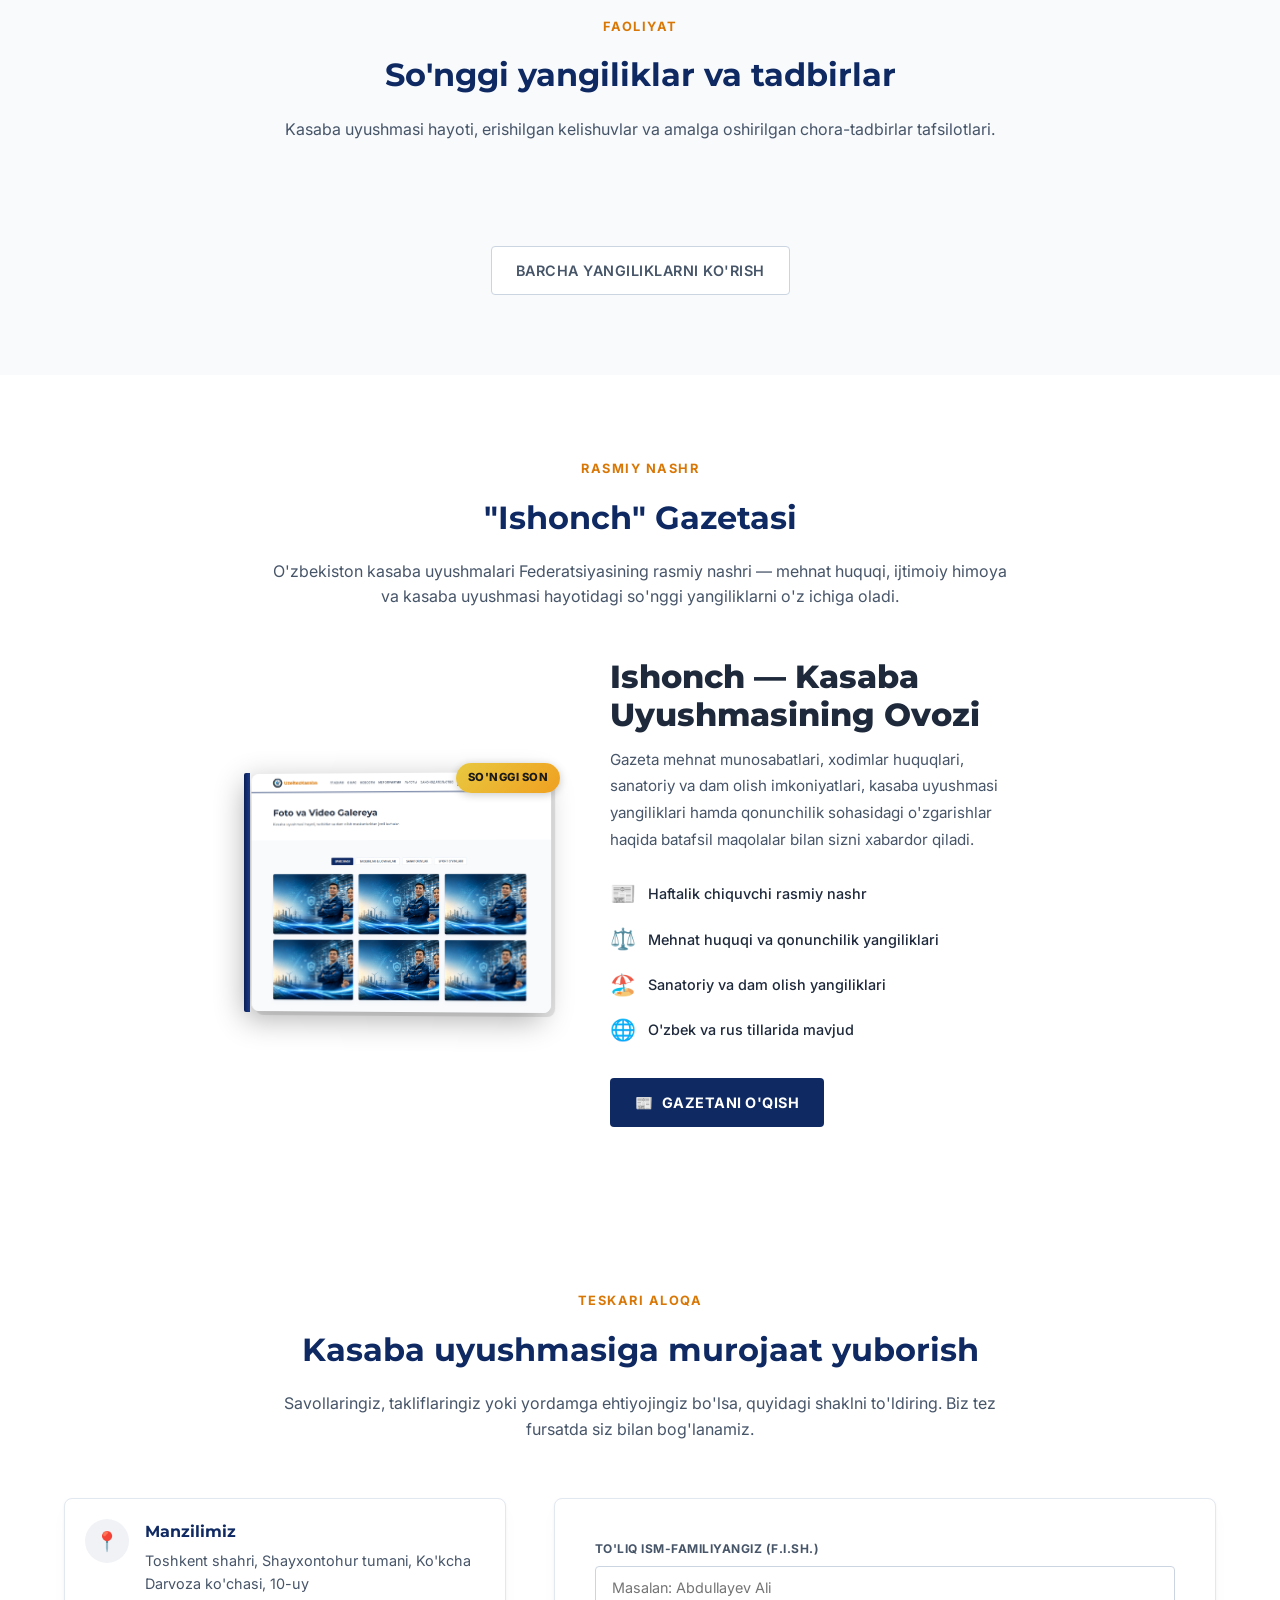
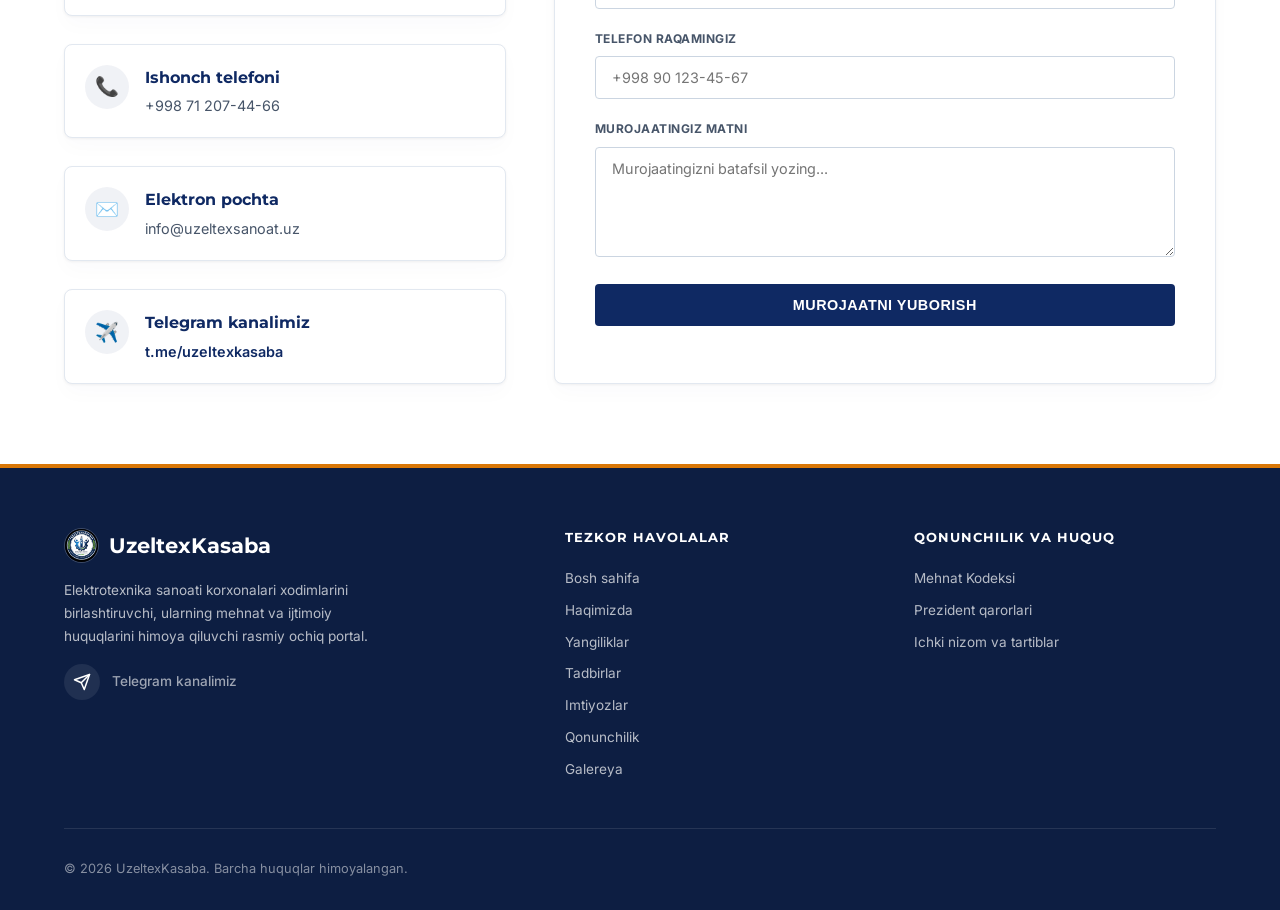
==== commit b4f2fe8c: "Simplify: Replace flipbook modal with direct ishonch.uz link" ====
--- a/frontend/index.html
+++ b/frontend/index.html
@@ -143,22 +143,22 @@
 
             <div style="display: flex; align-items: center; gap: 60px; flex-wrap: wrap; justify-content: center;">
                 <!-- Newspaper Cover -->
-                <div style="position: relative; cursor: pointer; flex-shrink: 0;" onclick="openFlipbook()">
+                <a href="https://ishonch.uz/" target="_blank" style="position: relative; cursor: pointer; flex-shrink: 0; text-decoration: none; display: block;">
                     <div style="position: relative; width: 300px; border-radius: 8px; overflow: hidden; box-shadow: -8px 8px 30px rgba(0,0,0,0.3), 4px 4px 0 rgba(0,0,0,0.1); transform: perspective(900px) rotateY(-3deg); transition: transform 0.4s ease; background: white;" onmouseover="this.style.transform='perspective(900px) rotateY(0deg) scale(1.02)'" onmouseout="this.style.transform='perspective(900px) rotateY(-3deg)'">
                         <img src="images/ishonch_gazeta.png" alt="Ishonch gazetasi" style="width: 100%; display: block;">
-                        <!-- Play overlay -->
+                        <!-- Hover overlay -->
                         <div style="position: absolute; inset: 0; background: rgba(15,41,99,0.55); display: flex; flex-direction: column; align-items: center; justify-content: center; opacity: 0; transition: opacity 0.3s;" onmouseover="this.style.opacity='1'" onmouseout="this.style.opacity='0'">
                             <div style="width: 60px; height: 60px; border-radius: 50%; background: white; display: flex; align-items: center; justify-content: center; margin-bottom: 12px; box-shadow: 0 4px 16px rgba(0,0,0,0.3);">
-                                <svg width="24" height="24" viewBox="0 0 24 24" fill="var(--color-primary)" stroke="none"><polygon points="5,3 19,12 5,21"/></svg>
+                                <svg width="24" height="24" viewBox="0 0 24 24" fill="none" stroke="var(--color-primary)" stroke-width="2" stroke-linecap="round" stroke-linejoin="round"><path d="M18 13v6a2 2 0 0 1-2 2H5a2 2 0 0 1-2-2V8a2 2 0 0 1 2-2h6"/><polyline points="15 3 21 3 21 9"/><line x1="10" y1="14" x2="21" y2="3"/></svg>
                             </div>
                             <span style="color: white; font-weight: 700; font-size: 1rem; text-shadow: 0 2px 8px rgba(0,0,0,0.4);" data-i18n="newspaper_read_btn">O'qishni boshlash</span>
                         </div>
                     </div>
                     <!-- Book spine effect -->
                     <div style="position: absolute; top: 0; left: -6px; width: 6px; height: 100%; background: linear-gradient(to right, #0a1f55, #1a3a8a); border-radius: 2px 0 0 2px;"></div>
-                    <!-- Clickable badge -->
+                    <!-- Badge -->
                     <div style="position: absolute; top: -10px; right: -10px; background: linear-gradient(135deg, #e8c840, #f0a020); color: #1a1a1a; font-size: 0.7rem; font-weight: 800; padding: 6px 12px; border-radius: 20px; box-shadow: 0 2px 8px rgba(0,0,0,0.2); text-transform: uppercase; letter-spacing: 0.5px;" data-i18n="newspaper_badge">So'nggi son</div>
-                </div>
+                </a>
 
                 <!-- Info block -->
                 <div style="max-width: 420px;">
@@ -183,11 +183,8 @@
                         </div>
                     </div>
                     <div style="display: flex; gap: 12px; flex-wrap: wrap;">
-                        <button onclick="openFlipbook()" class="btn btn-primary" style="display: inline-flex; align-items: center; gap: 8px; font-weight: 700;">
-                            📖 <span data-i18n="newspaper_open_btn">Gazetani o'qish</span>
-                        </button>
-                        <a href="https://www.kasaba.uz/ishonch" target="_blank" class="btn btn-secondary" style="display: inline-flex; align-items: center; gap: 8px; font-weight: 600;">
-                            🔗 <span data-i18n="newspaper_archive_btn">Arxiv</span>
+                        <a href="https://ishonch.uz/" target="_blank" class="btn btn-primary" style="display: inline-flex; align-items: center; gap: 8px; font-weight: 700; text-decoration: none;">
+                            📰 <span data-i18n="newspaper_open_btn">Gazetani o'qish</span>
                         </a>
                     </div>
                 </div>
@@ -195,44 +192,6 @@
         </div>
     </section>
 
-    <!-- Flipbook Modal -->
-    <div id="flipbookModal" style="display:none; position:fixed; inset:0; background:rgba(0,0,0,0.92); z-index:9999; align-items:center; justify-content:center; padding:16px;" onclick="closeFlipbook()">
-        <div style="background: #1a1a2e; border-radius: 12px; overflow: hidden; width: 100%; max-width: 900px; max-height: 96vh; display: flex; flex-direction: column; box-shadow: 0 24px 80px rgba(0,0,0,0.8);" onclick="event.stopPropagation()">
-            <!-- Modal header -->
-            <div style="display: flex; align-items: center; justify-content: space-between; padding: 16px 20px; border-bottom: 1px solid rgba(255,255,255,0.1); background: linear-gradient(135deg, #0f2963 0%, #1a3a8a 100%);">
-                <div style="display: flex; align-items: center; gap: 12px;">
-                    <span style="font-size: 1.4rem;">📰</span>
-                    <div>
-                        <div style="color: white; font-weight: 700; font-size: 1rem;" data-i18n="newspaper_title">"Ishonch" Gazetasi</div>
-                        <div style="color: rgba(255,255,255,0.6); font-size: 0.8rem;" data-i18n="newspaper_badge">So'nggi son</div>
-                    </div>
-                </div>
-                <div style="display: flex; align-items: center; gap: 12px;">
-                    <a href="images/Boshlangich_tashkilotlar_uchun_uslubiy_qollanma.pdf" target="_blank" style="color: rgba(255,255,255,0.7); font-size: 0.8rem; text-decoration: none; display: flex; align-items: center; gap: 6px; padding: 6px 12px; border: 1px solid rgba(255,255,255,0.2); border-radius: 6px; transition: all 0.2s;" onmouseover="this.style.background='rgba(255,255,255,0.1)'" onmouseout="this.style.background='transparent'">
-                        ⬇ <span data-i18n="newspaper_download">Yuklab olish</span>
-                    </a>
-                    <button onclick="closeFlipbook()" style="background:rgba(255,255,255,0.1); border:none; color:white; width:32px; height:32px; border-radius:50%; cursor:pointer; font-size:1.1rem; display:flex; align-items:center; justify-content:center; transition: background 0.2s;" onmouseover="this.style.background='rgba(255,0,0,0.4)'" onmouseout="this.style.background='rgba(255,255,255,0.1)'">&times;</button>
-                </div>
-            </div>
-            <!-- Flipbook viewer area -->
-            <div id="flipbookViewer" style="flex:1; overflow:auto; display:flex; align-items:center; justify-content:center; background: #0d0d1a; padding: 24px;">
-                <div style="position: relative; width: 100%; max-width: 780px;">
-                    <!-- Pages container -->
-                    <div id="flipbookPages" style="display: flex; gap: 0; box-shadow: 0 8px 40px rgba(0,0,0,0.6);">
-                        <img id="flipPage" src="images/ishonch_gazeta.png" alt="Ishonch gazeta sahifasi" style="width: 100%; border-radius: 4px; display: block; user-select:none;">
-                    </div>
-                    <!-- Page turn buttons -->
-                    <button onclick="flipPrev()" id="flipPrevBtn" style="position:absolute; left:-20px; top:50%; transform:translateY(-50%); background:rgba(255,255,255,0.15); border:none; color:white; width:44px; height:44px; border-radius:50%; font-size:1.2rem; cursor:pointer; display:flex; align-items:center; justify-content:center; transition: background 0.2s; backdrop-filter: blur(4px);" onmouseover="this.style.background='rgba(255,255,255,0.3)'" onmouseout="this.style.background='rgba(255,255,255,0.15)'">‹</button>
-                    <button onclick="flipNext()" id="flipNextBtn" style="position:absolute; right:-20px; top:50%; transform:translateY(-50%); background:rgba(255,255,255,0.15); border:none; color:white; width:44px; height:44px; border-radius:50%; font-size:1.2rem; cursor:pointer; display:flex; align-items:center; justify-content:center; transition: background 0.2s; backdrop-filter: blur(4px);" onmouseover="this.style.background='rgba(255,255,255,0.3)'" onmouseout="this.style.background='rgba(255,255,255,0.15)'">›</button>
-                </div>
-            </div>
-            <!-- Footer bar -->
-            <div style="display:flex; align-items:center; justify-content:center; gap:16px; padding:12px 20px; border-top:1px solid rgba(255,255,255,0.08); background:#1a1a2e;">
-                <span id="flipPageIndicator" style="color: rgba(255,255,255,0.5); font-size: 0.85rem;"></span>
-                <span style="color: rgba(255,255,255,0.3); font-size: 0.75rem;" data-i18n="newspaper_flipbook_hint">Sahifalar bo'yicha o'tish uchun ok tugmalaridan foydalaning</span>
-            </div>
-        </div>
-    </div>
 
     <!-- Contact & Application Section -->
     <section class="section section-secondary" id="murojaat">
@@ -340,63 +299,5 @@
 
     <script src="translations.js"></script>
     <script src="app.js?v=1.3"></script>
-    <script>
-        // Flipbook reader — Ishonch gazeta
-        // Pages array: add more image paths here as new issues arrive
-        const flipbookPages = [
-            'images/ishonch_gazeta.png'
-        ];
-        let currentFlipPage = 0;
-
-        function openFlipbook() {
-            const modal = document.getElementById('flipbookModal');
-            modal.style.display = 'flex';
-            document.body.style.overflow = 'hidden';
-            showFlipPage(0);
-        }
-
-        function closeFlipbook() {
-            const modal = document.getElementById('flipbookModal');
-            modal.style.display = 'none';
-            document.body.style.overflow = '';
-        }
-
-        function showFlipPage(index) {
-            currentFlipPage = index;
-            const img = document.getElementById('flipPage');
-            const indicator = document.getElementById('flipPageIndicator');
-            img.style.opacity = '0';
-            img.style.transform = 'scale(0.97)';
-            img.style.transition = 'opacity 0.25s ease, transform 0.25s ease';
-            setTimeout(() => {
-                img.src = flipbookPages[currentFlipPage];
-                img.style.opacity = '1';
-                img.style.transform = 'scale(1)';
-            }, 150);
-            if (indicator) {
-                indicator.textContent = (currentFlipPage + 1) + ' / ' + flipbookPages.length;
-            }
-            document.getElementById('flipPrevBtn').style.opacity = currentFlipPage === 0 ? '0.3' : '1';
-            document.getElementById('flipNextBtn').style.opacity = currentFlipPage === flipbookPages.length - 1 ? '0.3' : '1';
-        }
-
-        function flipPrev() {
-            if (currentFlipPage > 0) showFlipPage(currentFlipPage - 1);
-        }
-
-        function flipNext() {
-            if (currentFlipPage < flipbookPages.length - 1) showFlipPage(currentFlipPage + 1);
-        }
-
-        // Keyboard navigation
-        document.addEventListener('keydown', (e) => {
-            const modal = document.getElementById('flipbookModal');
-            if (modal.style.display === 'flex') {
-                if (e.key === 'ArrowRight' || e.key === 'ArrowDown') flipNext();
-                if (e.key === 'ArrowLeft' || e.key === 'ArrowUp') flipPrev();
-                if (e.key === 'Escape') closeFlipbook();
-            }
-        });
-    </script>
 </body>
 </html>
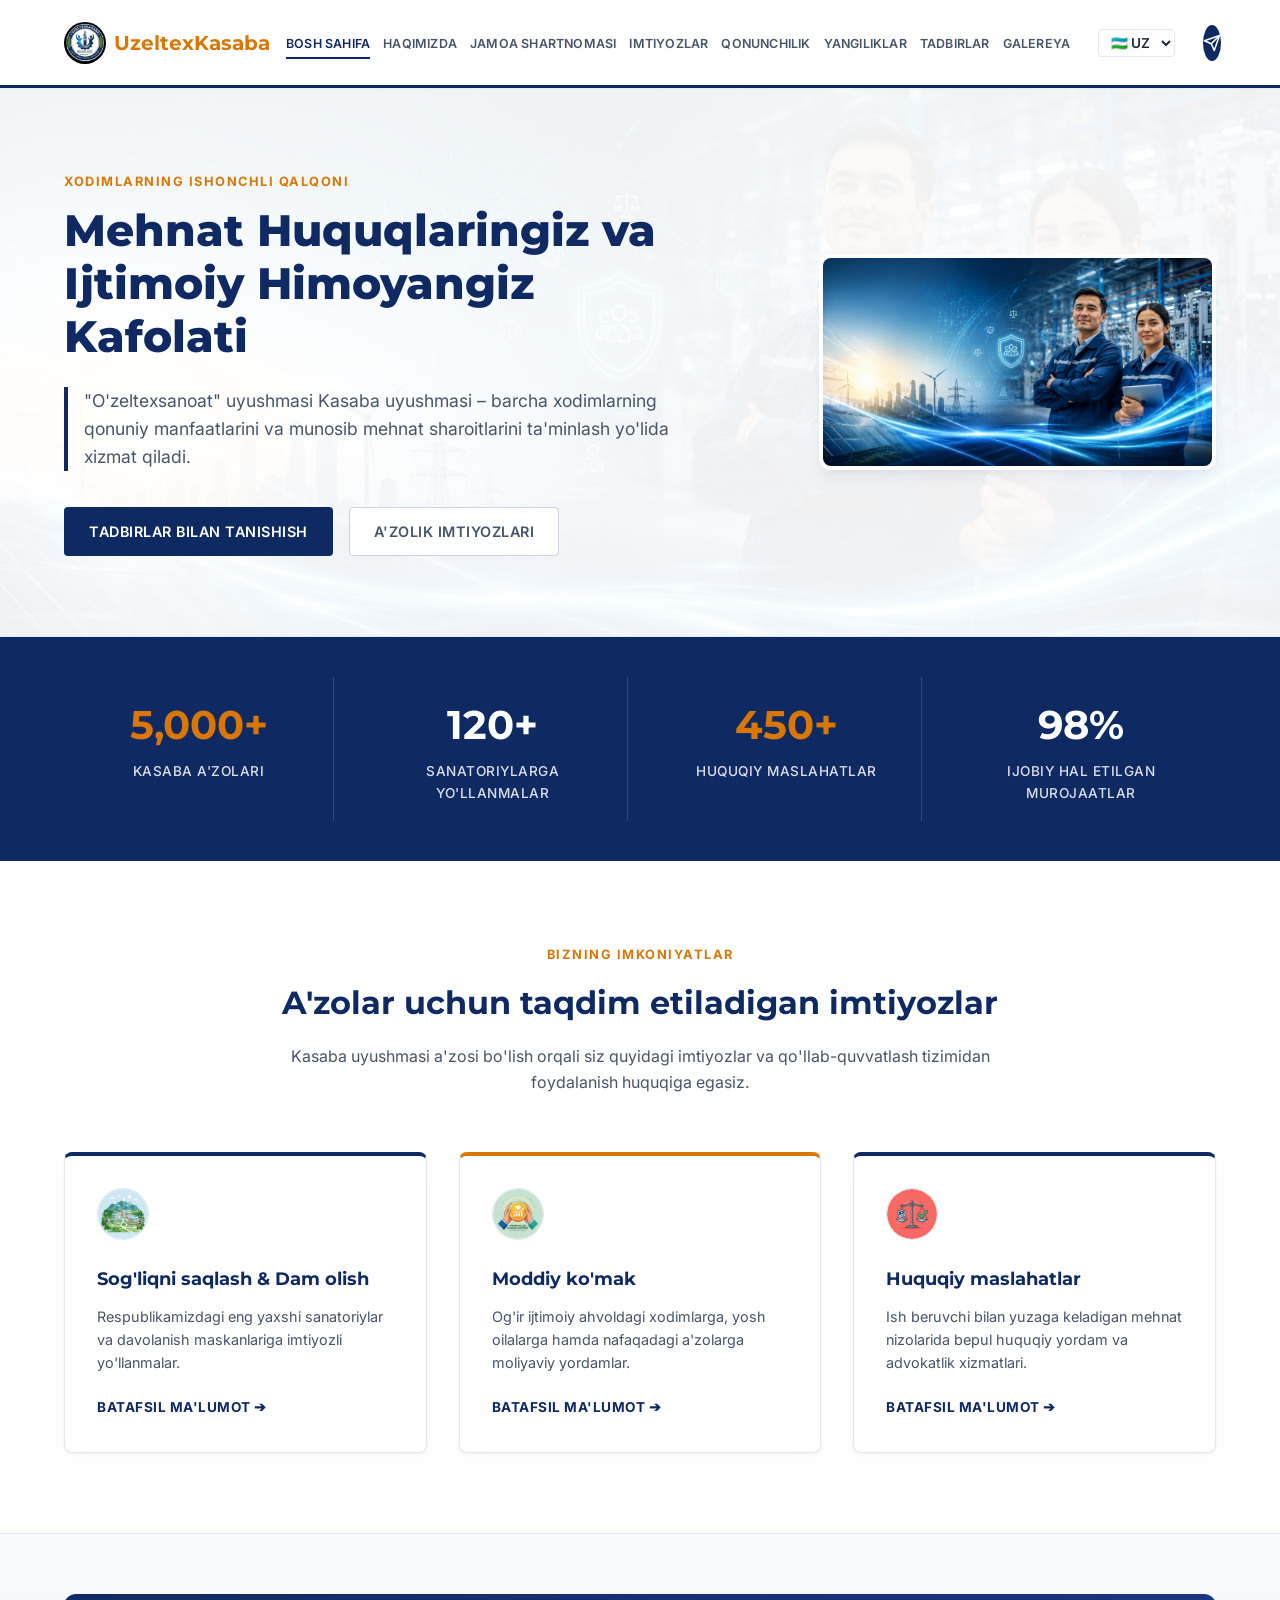
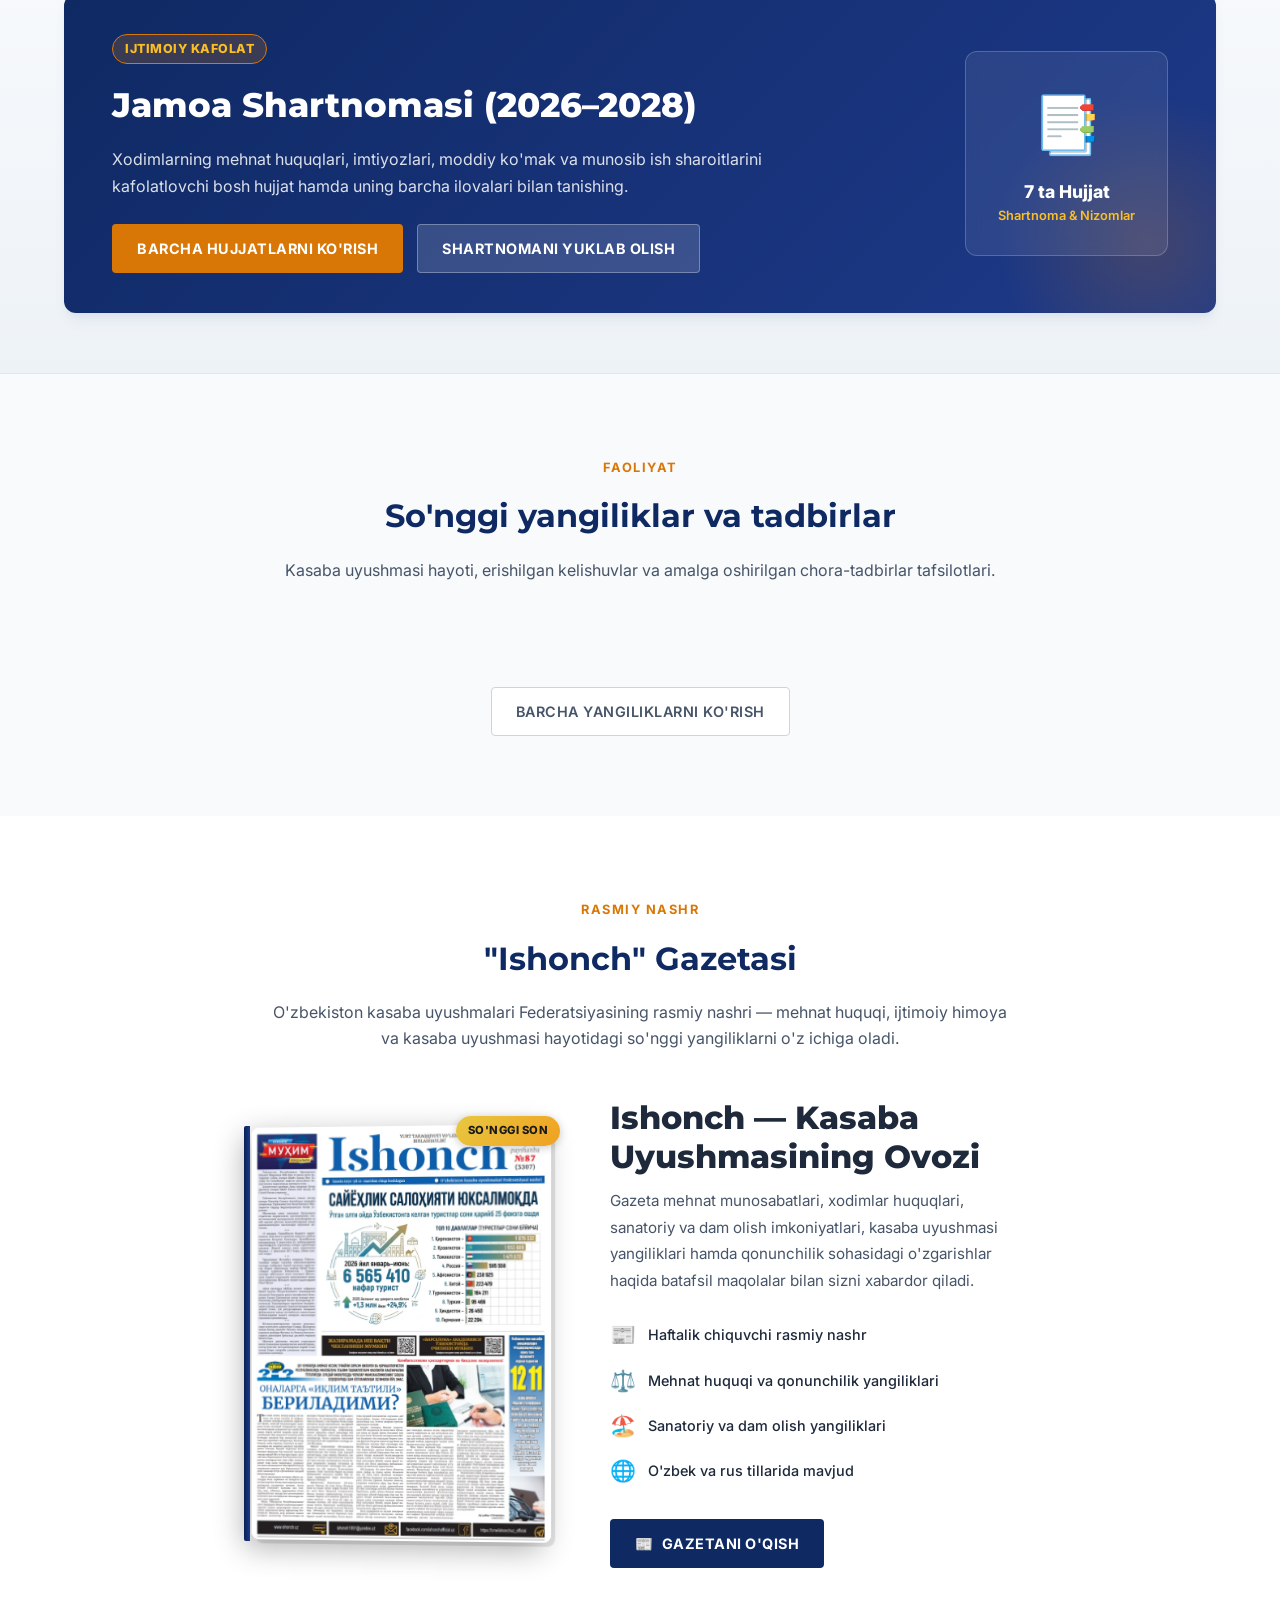
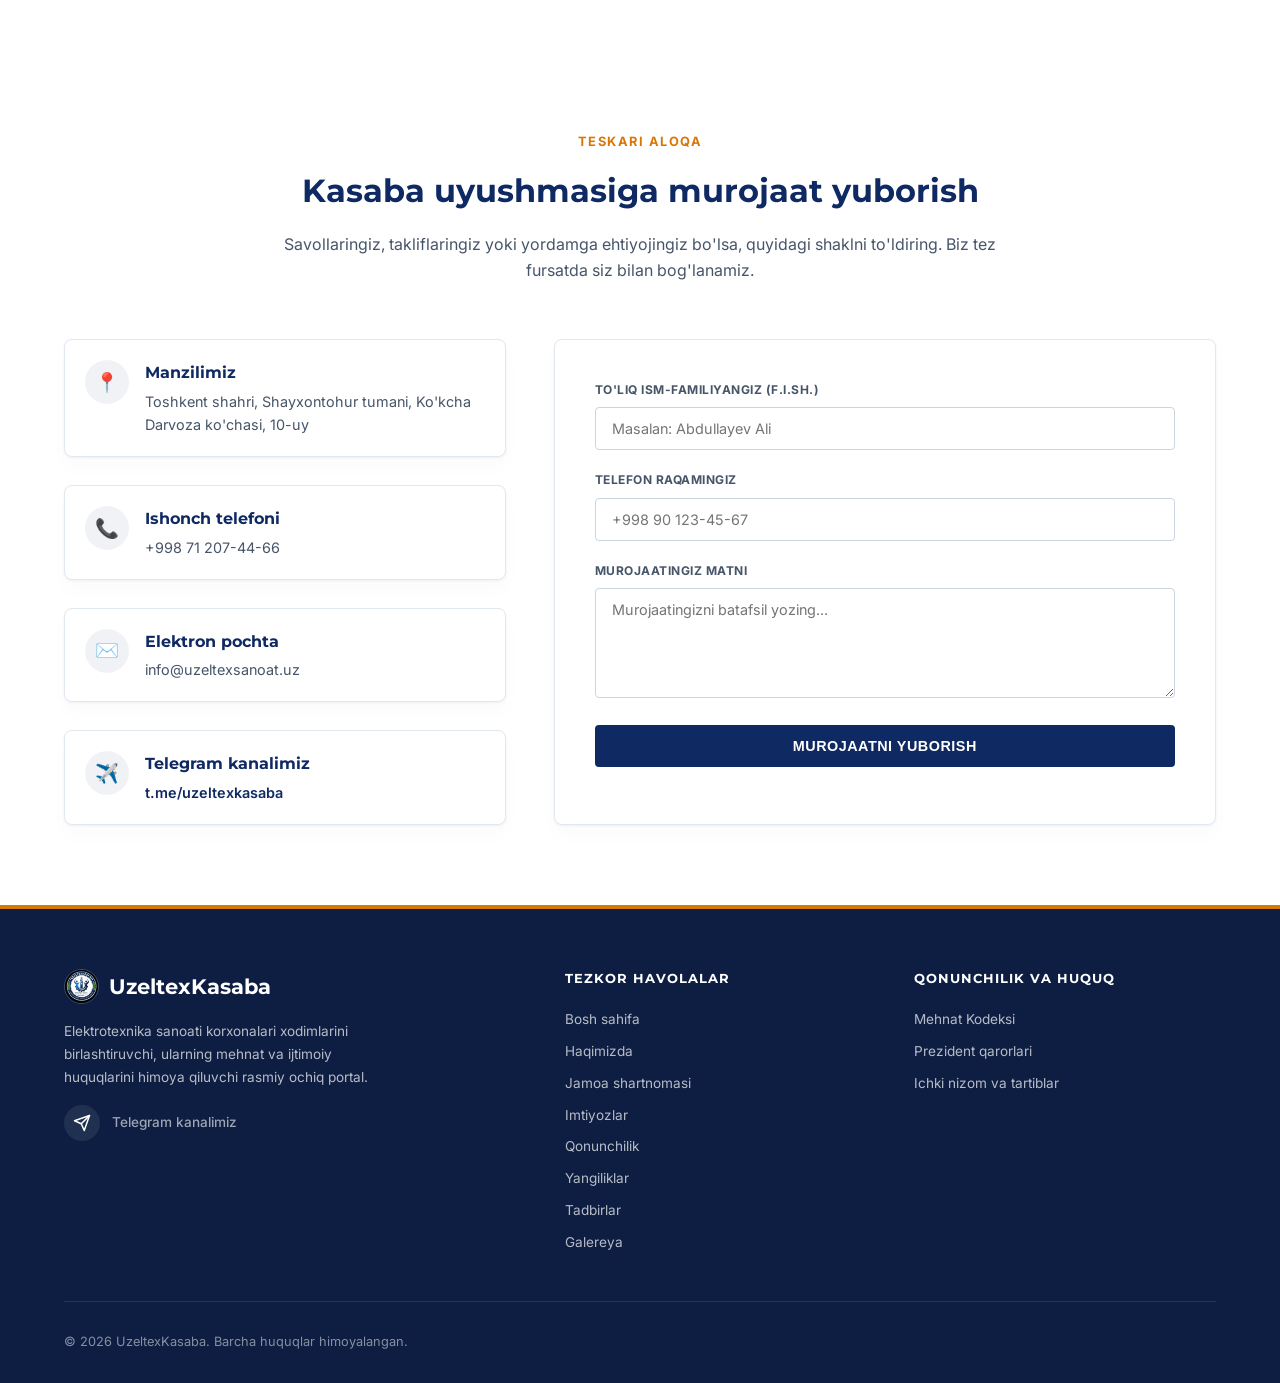
==== commit dca119cb: "Feature: Add Jamoa Shartnomasi section and documents" ====
--- a/frontend/index.html
+++ b/frontend/index.html
@@ -19,10 +19,11 @@
             <ul class="nav-links">
                 <li><a href="index.html" class="nav-link active" data-i18n="nav_home">Bosh sahifa</a></li>
                 <li><a href="about.html" class="nav-link" data-i18n="nav_about">Haqimizda</a></li>
+                <li><a href="agreement.html" class="nav-link" data-i18n="nav_agreement">Jamoa shartnomasi</a></li>
+                <li><a href="privileges.html" class="nav-link" data-i18n="nav_privileges">Imtiyozlar</a></li>
+                <li><a href="legislation.html" class="nav-link" data-i18n="nav_legislation">Qonunchilik</a></li>
                 <li><a href="news.html" class="nav-link" data-i18n="nav_news">Yangiliklar</a></li>
                 <li><a href="events.html" class="nav-link" data-i18n="nav_events">Tadbirlar</a></li>
-                <li><a href="privileges.html" class="nav-link" data-i18n="nav_privileges">Imtiyozlar</a></li>
-                <li><a href="legislation.html" class="nav-link" data-i18n="nav_legislation">Qonunchilik</a></li>
                 <li><a href="gallery.html" class="nav-link" data-i18n="nav_gallery">Galereya</a></li>
             </ul>
             <div class="lang-switcher" style="margin-left: 12px; display: flex; align-items: center;">
@@ -110,6 +111,29 @@
                     <h3 class="privilege-title" data-i18n="priv3_title">Huquqiy maslahatlar</h3>
                     <p class="privilege-desc" data-i18n="priv3_desc">Ish beruvchi bilan yuzaga keladigan mehnat nizolarida bepul huquqiy yordam va advokatlik xizmatlari.</p>
                     <a href="privileges.html" class="privilege-link" data-i18n="priv_more">Batafsil ma'lumot ➔</a>
+                </div>
+            </div>
+        </div>
+    </section>
+
+    <!-- Collective Agreement Showcase Section -->
+    <section class="section" style="background: linear-gradient(180deg, var(--bg-primary) 0%, #edf2f7 100%); padding: 60px 0; border-top: 1px solid var(--border-color); border-bottom: 1px solid var(--border-color);">
+        <div class="container">
+            <div style="background: linear-gradient(135deg, #0f2963 0%, #1e3a8a 100%); border-radius: var(--radius-lg); padding: 40px 48px; color: white; display: grid; grid-template-columns: 1fr auto; gap: 40px; align-items: center; box-shadow: var(--shadow-lg); position: relative; overflow: hidden;">
+                <div style="position: absolute; right: -80px; bottom: -80px; width: 300px; height: 300px; background: radial-gradient(circle, rgba(217,119,6,0.2) 0%, transparent 70%); border-radius: 50%; pointer-events: none;"></div>
+                <div>
+                    <span style="display: inline-block; background: rgba(217, 119, 6, 0.2); border: 1px solid #d97706; color: #fbbf24; font-size: 0.78rem; font-weight: 800; padding: 4px 12px; border-radius: 20px; text-transform: uppercase; letter-spacing: 0.5px; margin-bottom: 14px;" data-i18n="home_agreement_tag">Ijtimoiy Kafolat</span>
+                    <h2 style="font-family: var(--font-heading); font-size: 2.1rem; font-weight: 800; margin-bottom: 14px; color: #ffffff;" data-i18n="home_agreement_title">Jamoa Shartnomasi (2026–2028)</h2>
+                    <p style="color: rgba(255,255,255,0.85); font-size: 1rem; line-height: 1.7; max-width: 650px; margin-bottom: 24px;" data-i18n="home_agreement_desc">Xodimlarning mehnat huquqlari, imtiyozlari, moddiy ko'mak va munosib ish sharoitlarini kafolatlovchi bosh hujjat hamda uning barcha ilovalari bilan tanishing.</p>
+                    <div style="display: flex; gap: 14px; flex-wrap: wrap;">
+                        <a href="agreement.html" class="btn btn-accent" style="font-weight: 700;" data-i18n="home_agreement_btn">Barcha hujjatlarni ko'rish</a>
+                        <a href="docs/jamoa-shartnomasi/1_JAMOA_SHARTNOMASI_2026-2028.pdf" download="1. JAMOA SHARTNOMASI (2026-2028).pdf" class="btn" style="background: rgba(255,255,255,0.15); color: white; border: 1px solid rgba(255,255,255,0.3); font-weight: 700;" data-i18n="home_agreement_download">Shartnomani yuklab olish</a>
+                    </div>
+                </div>
+                <div style="text-align: center; background: rgba(255,255,255,0.08); border: 1px solid rgba(255,255,255,0.2); border-radius: 12px; padding: 28px 32px; backdrop-filter: blur(8px);">
+                    <div style="font-size: 3.5rem; margin-bottom: 8px;">📑</div>
+                    <div style="font-weight: 800; font-size: 1.1rem; color: #ffffff;">7 ta Hujjat</div>
+                    <div style="font-size: 0.8rem; color: #fbbf24; font-weight: 600;">Shartnoma & Nizomlar</div>
                 </div>
             </div>
         </div>
@@ -275,10 +299,11 @@
                     <ul class="footer-links">
                         <li><a href="index.html" class="footer-link" data-i18n="nav_home">Bosh sahifa</a></li>
                         <li><a href="about.html" class="footer-link" data-i18n="nav_about">Haqimizda</a></li>
+                        <li><a href="agreement.html" class="footer-link" data-i18n="nav_agreement">Jamoa shartnomasi</a></li>
+                        <li><a href="privileges.html" class="footer-link" data-i18n="nav_privileges">Imtiyozlar</a></li>
+                        <li><a href="legislation.html" class="footer-link" data-i18n="nav_legislation">Qonunchilik</a></li>
                         <li><a href="news.html" class="footer-link" data-i18n="nav_news">Yangiliklar</a></li>
                         <li><a href="events.html" class="footer-link" data-i18n="nav_events">Tadbirlar</a></li>
-                        <li><a href="privileges.html" class="footer-link" data-i18n="nav_privileges">Imtiyozlar</a></li>
-                        <li><a href="legislation.html" class="footer-link" data-i18n="nav_legislation">Qonunchilik</a></li>
                         <li><a href="gallery.html" class="footer-link" data-i18n="nav_gallery">Galereya</a></li>
                     </ul>
                 </div>
--- a/frontend/style.css
+++ b/frontend/style.css
@@ -118,17 +118,17 @@
 .nav-links {
     display: flex;
     align-items: center;
-    gap: 16px;
+    gap: 13px;
     list-style: none;
     flex-shrink: 1;
 }
 
 .nav-link {
-    font-size: 0.8rem;
+    font-size: 0.78rem;
     font-weight: 600;
     color: var(--text-secondary);
     text-transform: uppercase;
-    letter-spacing: 0.3px;
+    letter-spacing: 0.2px;
     padding: 6px 0;
     border-bottom: 2px solid transparent;
     white-space: nowrap;
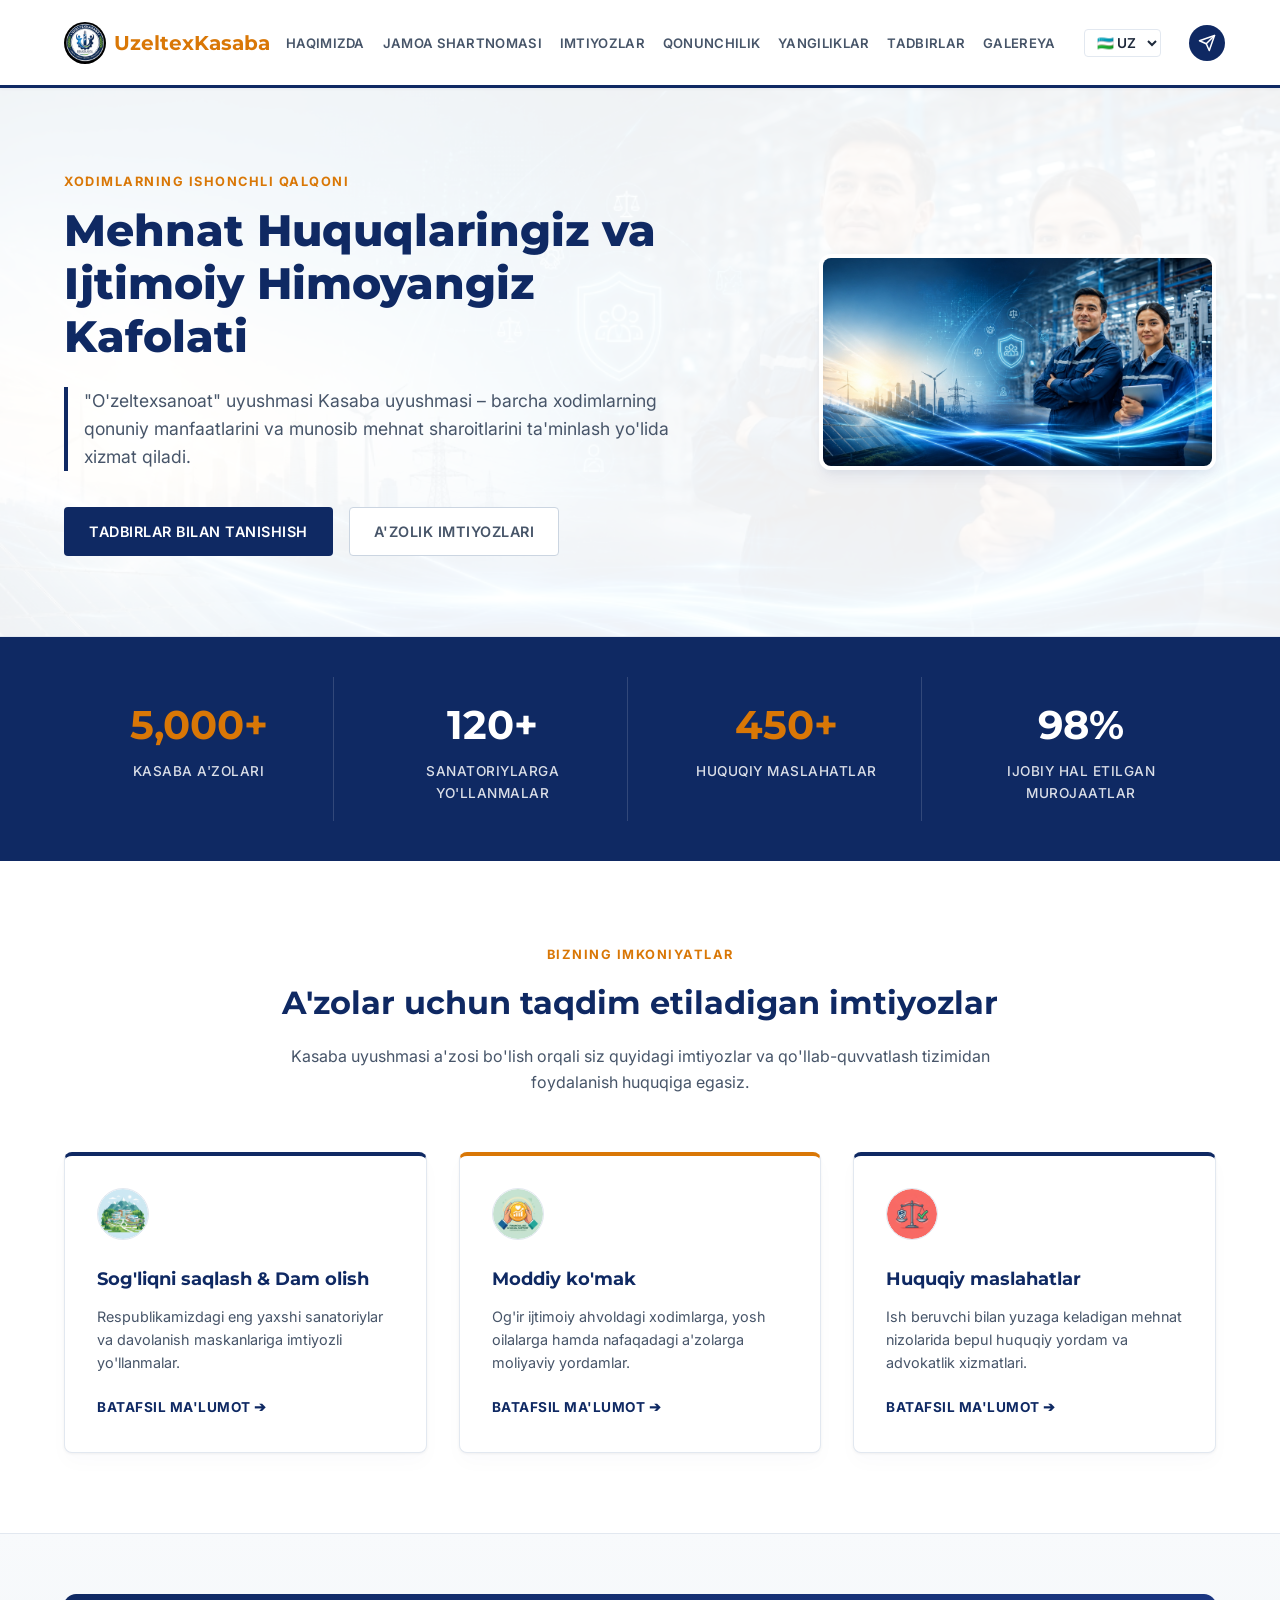
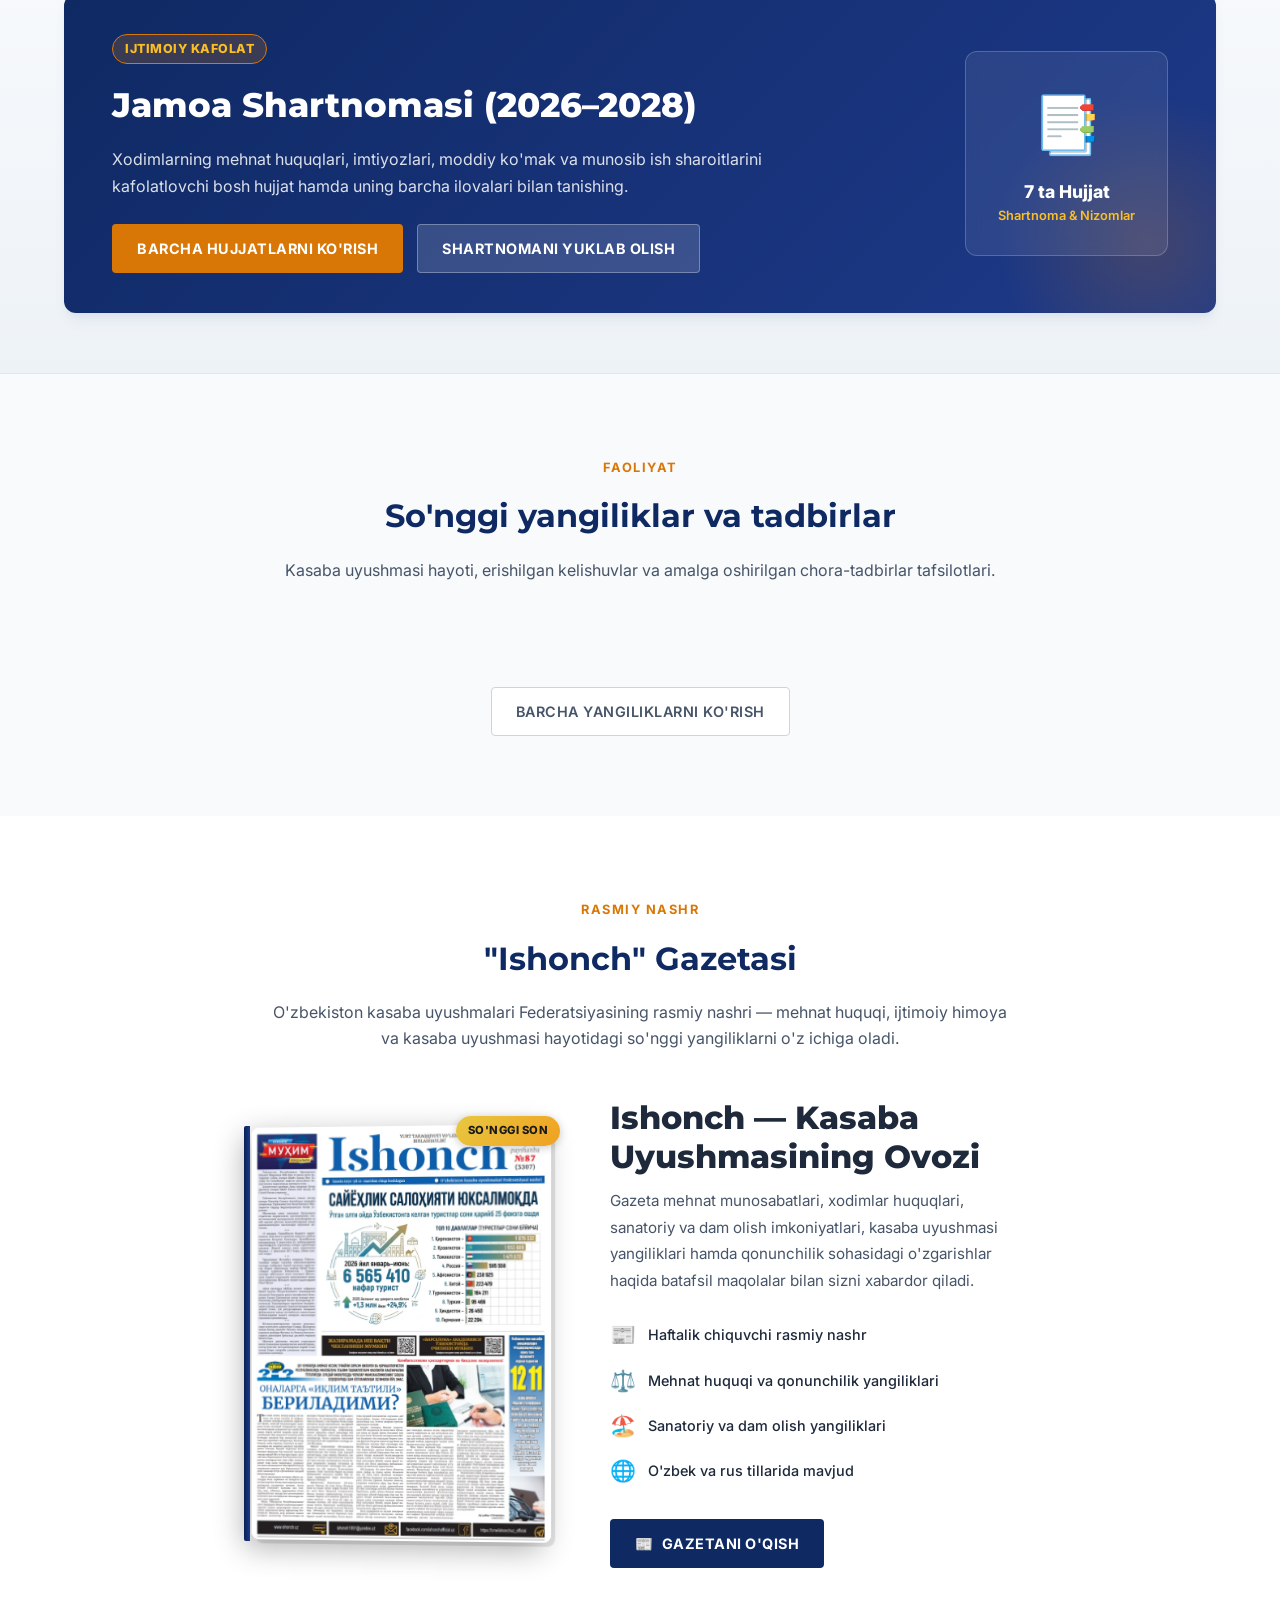
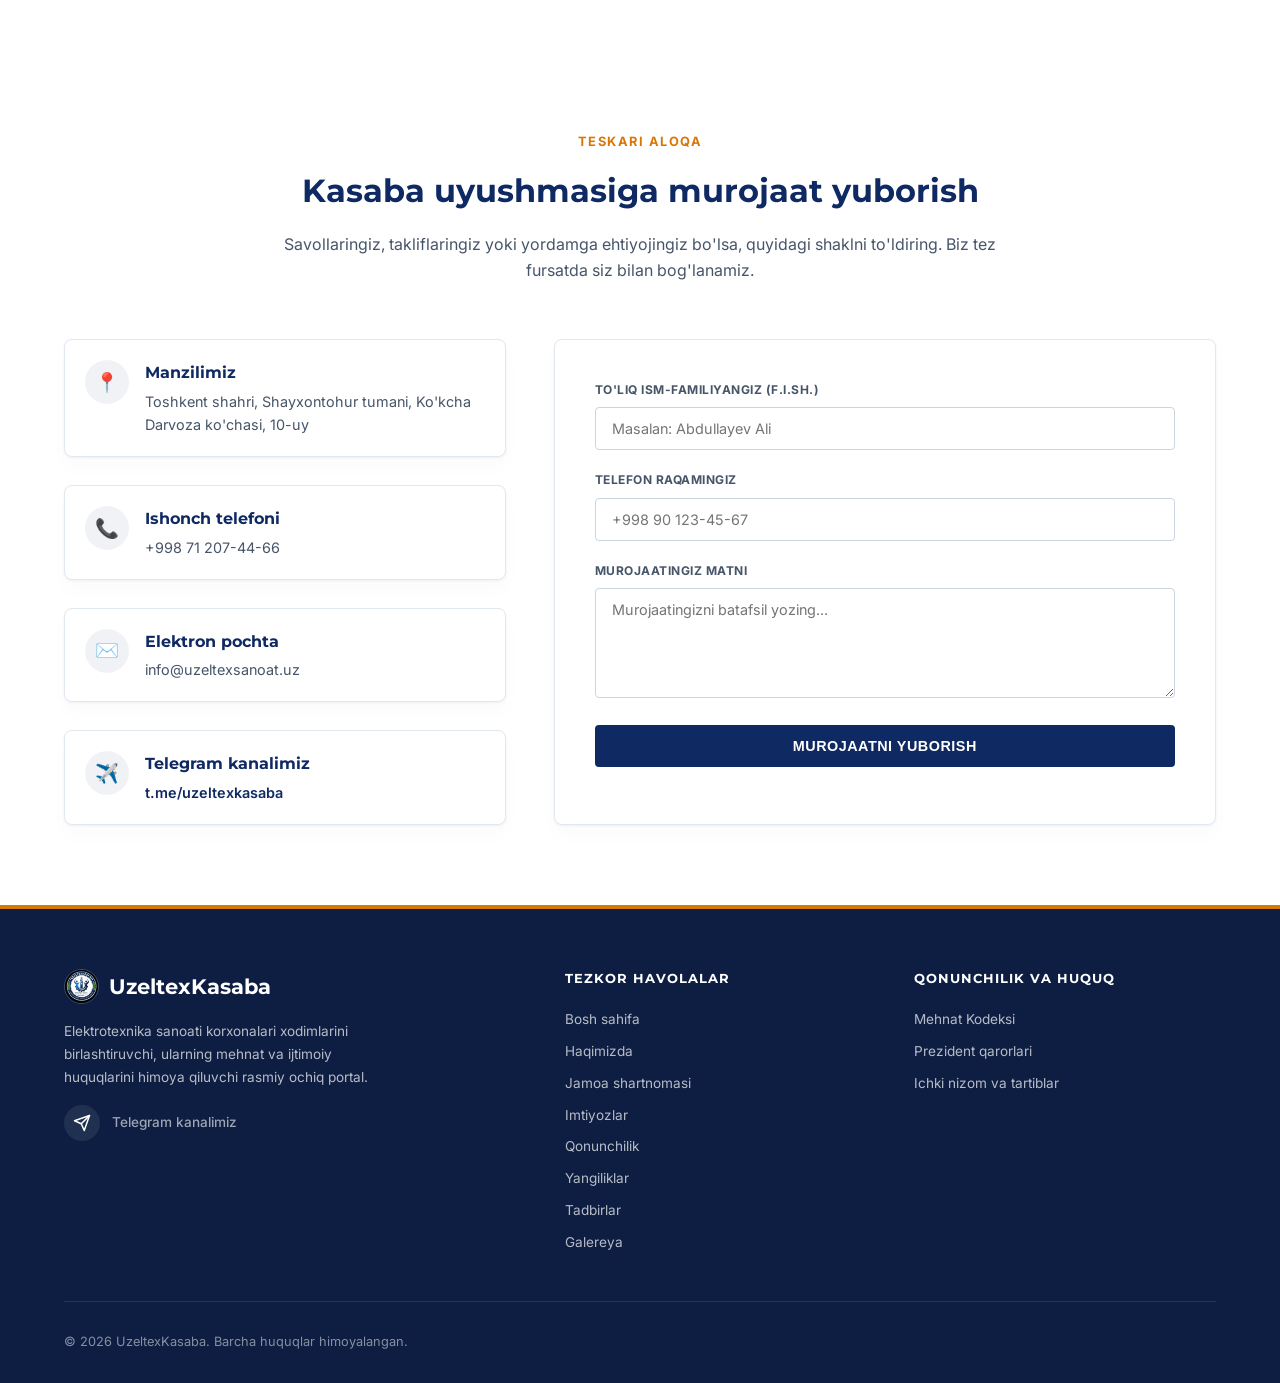
==== commit 9625e646: "UI: Remove redundant 'Bosh sahifa' nav link, add nav-telegram-btn with flex-shrink protection" ====
--- a/frontend/index.html
+++ b/frontend/index.html
@@ -17,7 +17,6 @@
                 <span>UzeltexKasaba</span>
             </a>
             <ul class="nav-links">
-                <li><a href="index.html" class="nav-link active" data-i18n="nav_home">Bosh sahifa</a></li>
                 <li><a href="about.html" class="nav-link" data-i18n="nav_about">Haqimizda</a></li>
                 <li><a href="agreement.html" class="nav-link" data-i18n="nav_agreement">Jamoa shartnomasi</a></li>
                 <li><a href="privileges.html" class="nav-link" data-i18n="nav_privileges">Imtiyozlar</a></li>
@@ -33,7 +32,7 @@
                     <option value="en">🇬🇧 EN</option>
                 </select>
             </div>
-            <a href="https://t.me/uzeltexkasaba" target="_blank" style="display: flex; align-items: center; justify-content: center; width: 36px; height: 36px; border-radius: 50%; background-color: var(--color-primary); color: white; text-decoration: none; transition: background-color 0.2s; margin-left: 12px;" onmouseover="this.style.backgroundColor='#0088cc'" onmouseout="this.style.backgroundColor='var(--color-primary)'" title="Telegram">
+            <a href="https://t.me/uzeltexkasaba" target="_blank" class="nav-telegram-btn" title="Telegram">
                 <svg width="18" height="18" viewBox="0 0 24 24" fill="none" stroke="currentColor" stroke-width="2" stroke-linecap="round" stroke-linejoin="round" style="color: white;"><path d="m22 2-7 20-4-9-9-4Z"/><path d="M22 2 11 13"/></svg>
             </a>
         </div>
--- a/frontend/style.css
+++ b/frontend/style.css
@@ -118,17 +118,17 @@
 .nav-links {
     display: flex;
     align-items: center;
-    gap: 13px;
+    gap: 18px;
     list-style: none;
     flex-shrink: 1;
 }
 
 .nav-link {
-    font-size: 0.78rem;
+    font-size: 0.82rem;
     font-weight: 600;
     color: var(--text-secondary);
     text-transform: uppercase;
-    letter-spacing: 0.2px;
+    letter-spacing: 0.3px;
     padding: 6px 0;
     border-bottom: 2px solid transparent;
     white-space: nowrap;
@@ -137,6 +137,32 @@
 .nav-link:hover, .nav-link.active {
     color: var(--color-primary);
     border-bottom-color: var(--color-primary);
+}
+
+.lang-switcher {
+    flex-shrink: 0;
+}
+
+.nav-telegram-btn {
+    flex-shrink: 0;
+    width: 36px;
+    height: 36px;
+    min-width: 36px;
+    min-height: 36px;
+    border-radius: 50%;
+    background-color: var(--color-primary);
+    color: white;
+    display: inline-flex;
+    align-items: center;
+    justify-content: center;
+    text-decoration: none;
+    transition: background-color 0.2s, transform 0.2s;
+    margin-left: 12px;
+}
+
+.nav-telegram-btn:hover {
+    background-color: #0088cc !important;
+    transform: scale(1.05);
 }
 
 .nav-btn {
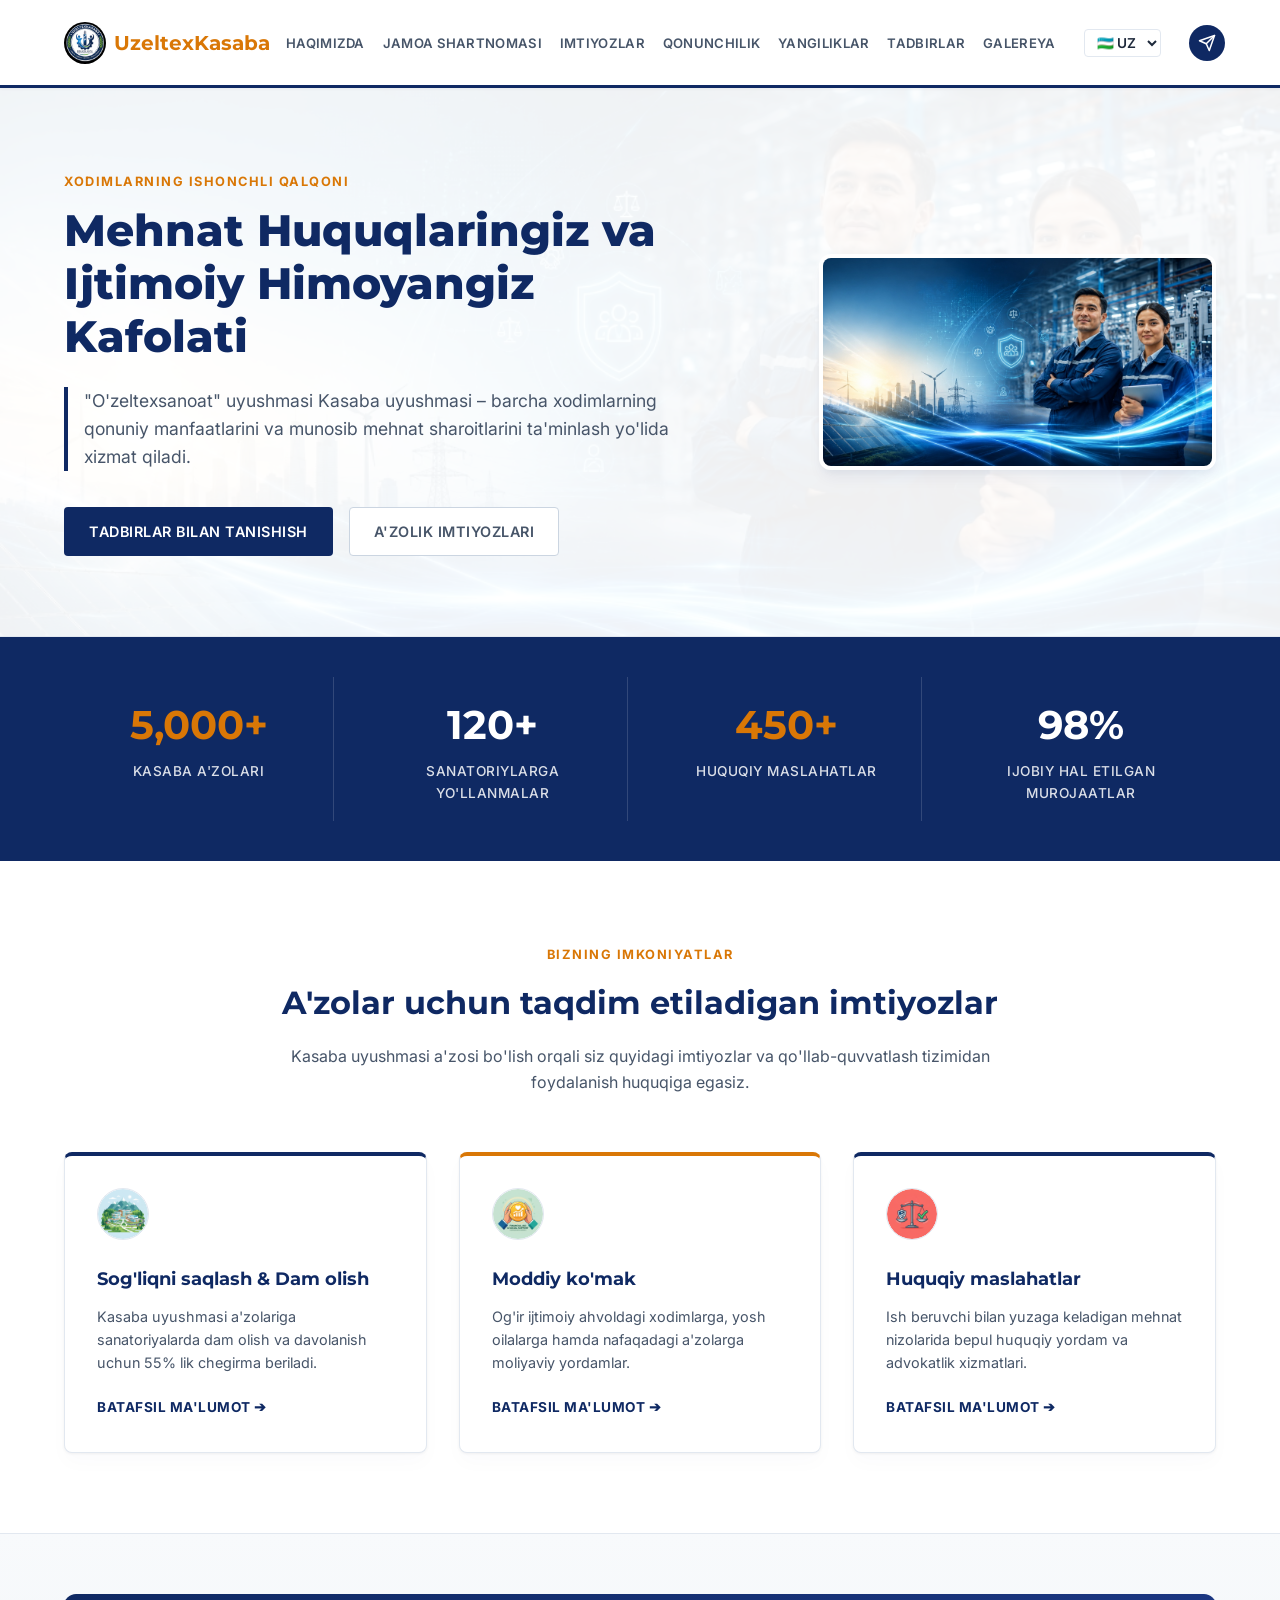
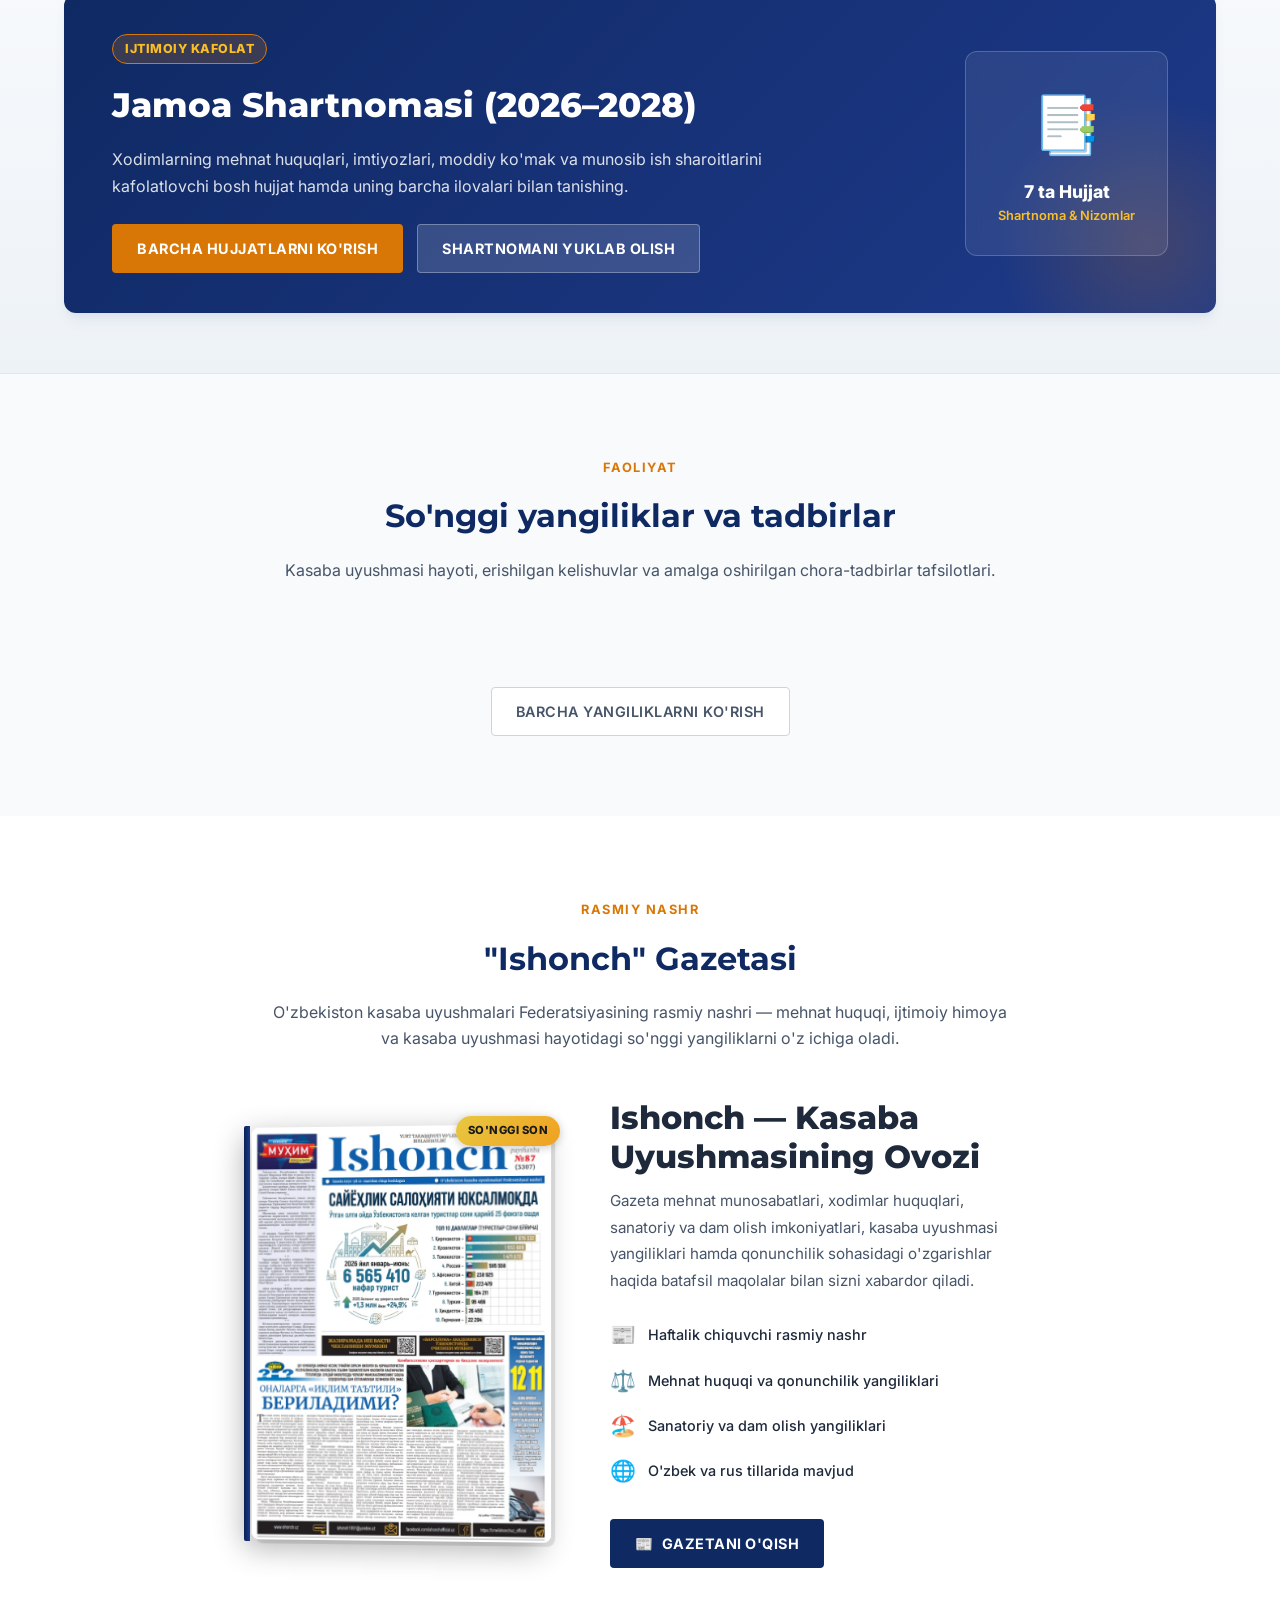
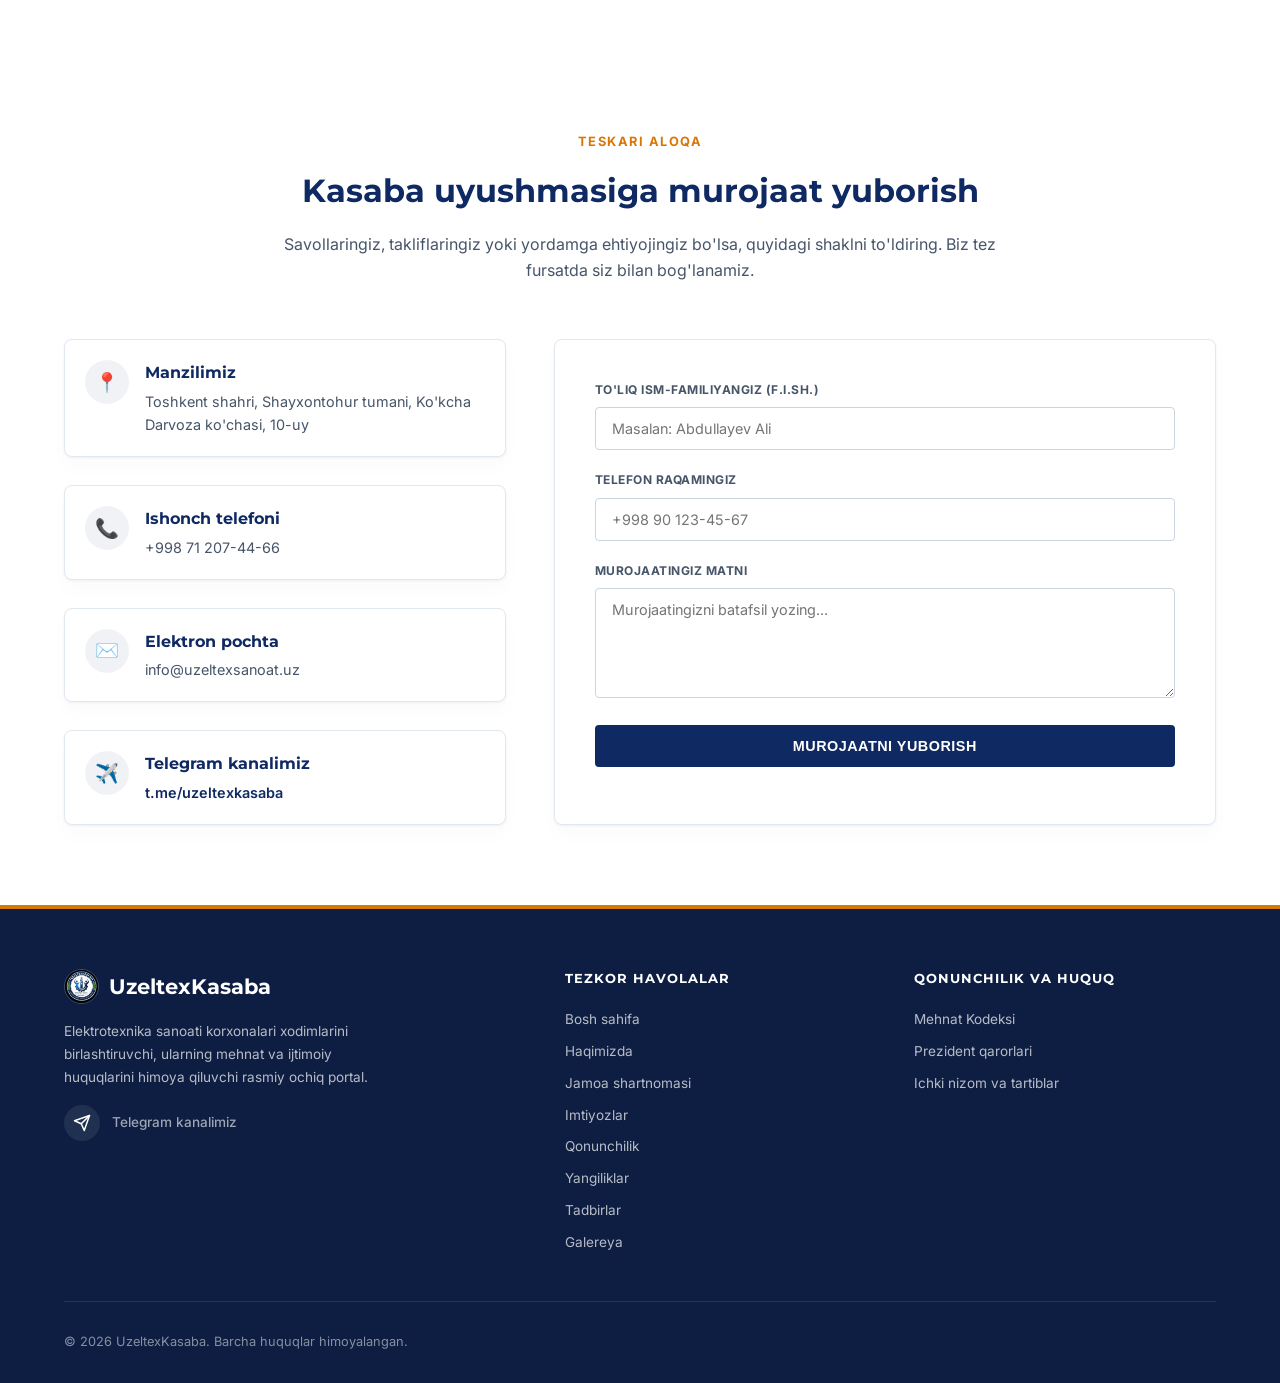
==== commit fdbe5a08: "feat: Add Federation sanatoriums 55% discount page with sihatgoh.uz data and update privilege links" ====
--- a/frontend/index.html
+++ b/frontend/index.html
@@ -4,6 +4,10 @@
     <meta charset="UTF-8">
     <meta name="viewport" content="width=device-width, initial-scale=1.0">
     <title>UzeltexKasaba - Kasaba Uyushmasi Ochiq Platformasi</title>
+    <link rel="icon" type="image/x-icon" href="favicon.ico">
+    <link rel="icon" type="image/png" sizes="32x32" href="favicon-32x32.png">
+    <link rel="icon" type="image/png" sizes="16x16" href="favicon-16x16.png">
+    <link rel="apple-touch-icon" sizes="180x180" href="apple-touch-icon.png">
     <meta name="description" content="O'zbekiston elektrotexnika sanoati xodimlari kasaba uyushmasi faoliyati, imtiyozlar, qonunchilik va murojaat yuborish platformasi.">
     <link rel="stylesheet" href="style.css?v=1.2">
 </head>
@@ -87,13 +91,13 @@
                 <p class="section-subtitle" data-i18n="priv_showcase_subtitle">Kasaba uyushmasi a'zosi bo'lish orqali siz quyidagi imtiyozlar va qo'llab-quvvatlash tizimidan foydalanish huquqiga egasiz.</p>
             </div>
             <div class="privilege-grid">
-                <div class="privilege-card">
+                <div class="privilege-card" onclick="window.location.href='sanatoriums.html'" style="cursor: pointer;">
                     <div class="privilege-icon" style="padding: 0; overflow: hidden; display: flex; align-items: center; justify-content: center;">
                         <img src="images/sanatorium_privilege.jpg" style="width: 100%; height: 100%; object-fit: cover; border-radius: 50%;">
                     </div>
                     <h3 class="privilege-title" data-i18n="priv1_title">Sog'liqni saqlash & Dam olish</h3>
-                    <p class="privilege-desc" data-i18n="priv1_desc">Respublikamizdagi eng yaxshi sanatoriylar va davolanish maskanlariga imtiyozli yo'llanmalar.</p>
-                    <a href="privileges.html" class="privilege-link" data-i18n="priv_more">Batafsil ma'lumot ➔</a>
+                    <p class="privilege-desc" data-i18n="priv1_desc">Kasaba uyushmasi a'zolariga sanatoriyalarda dam olish va davolanish uchun 55% lik chegirma beriladi.</p>
+                    <a href="sanatoriums.html" class="privilege-link" data-i18n="priv_more">Batafsil ma'lumot ➔</a>
                 </div>
                 <div class="privilege-card">
                     <div class="privilege-icon" style="padding: 0; overflow: hidden; display: flex; align-items: center; justify-content: center;">
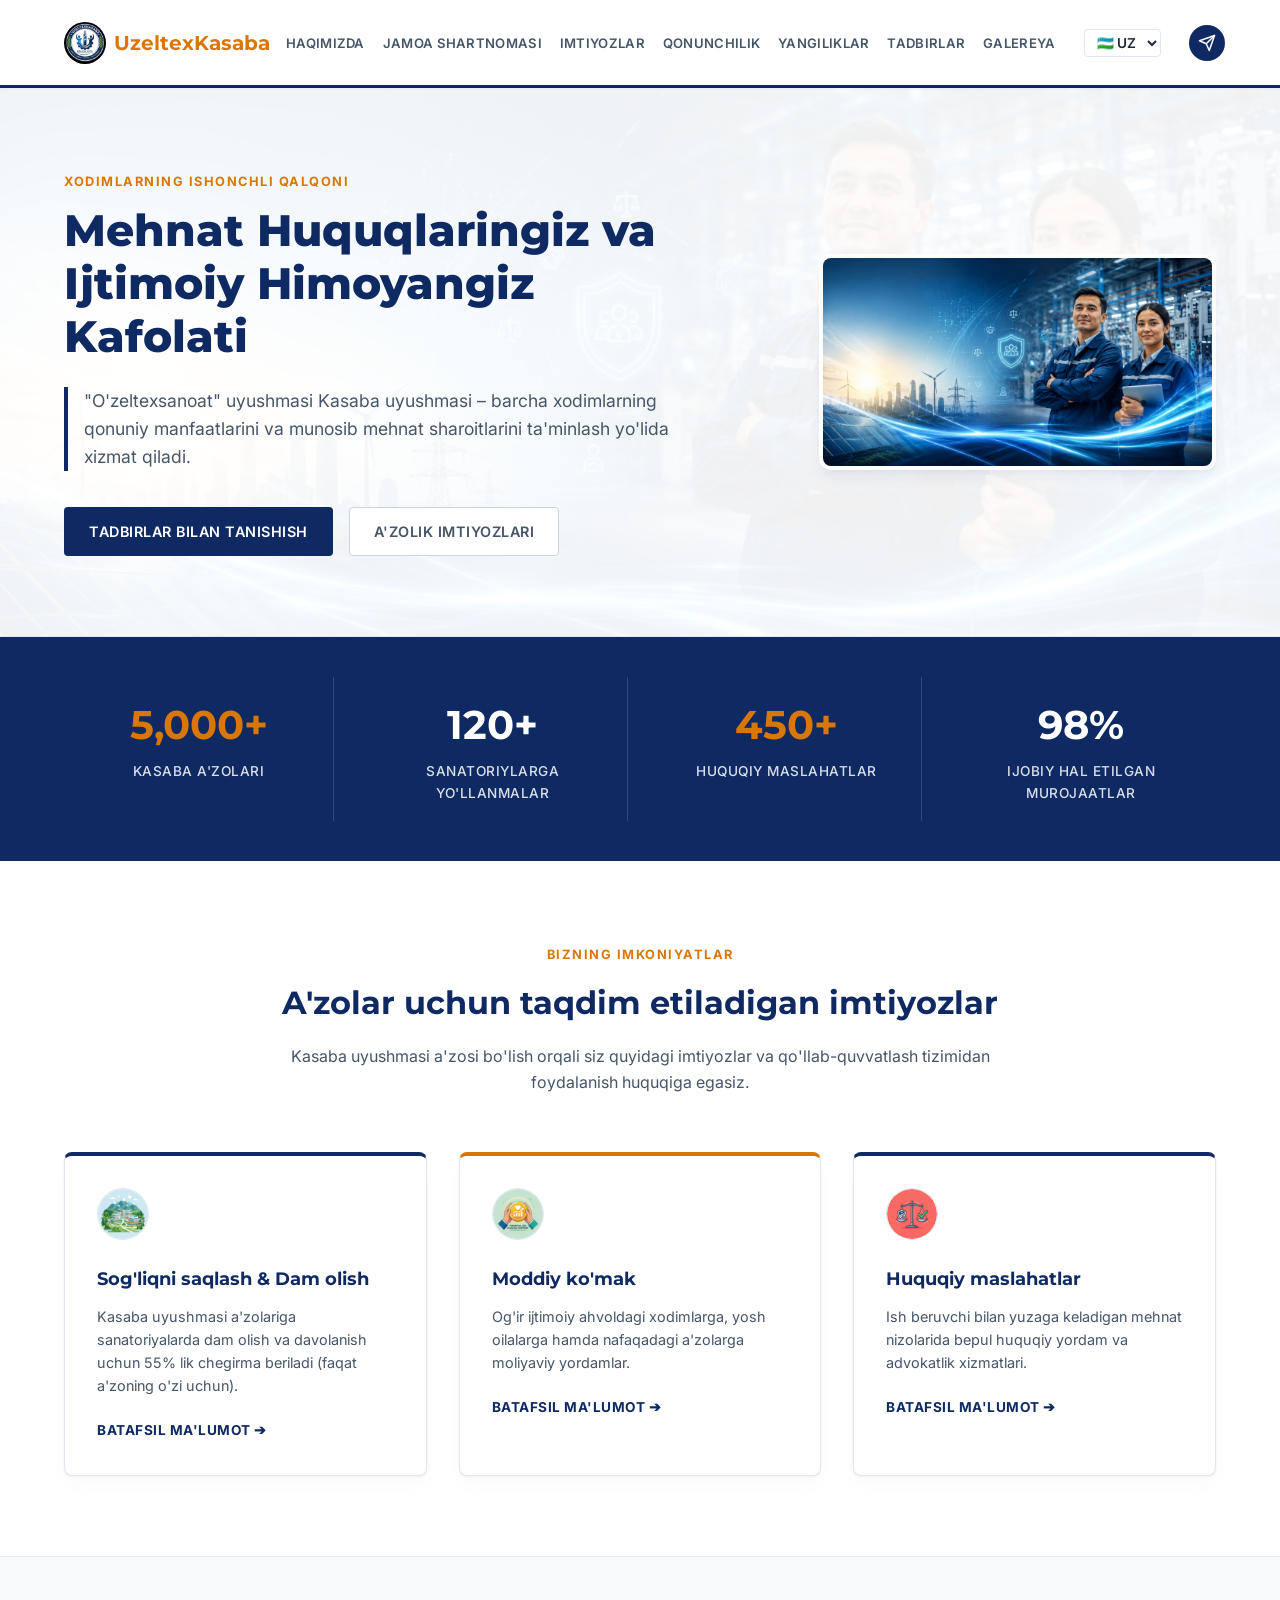
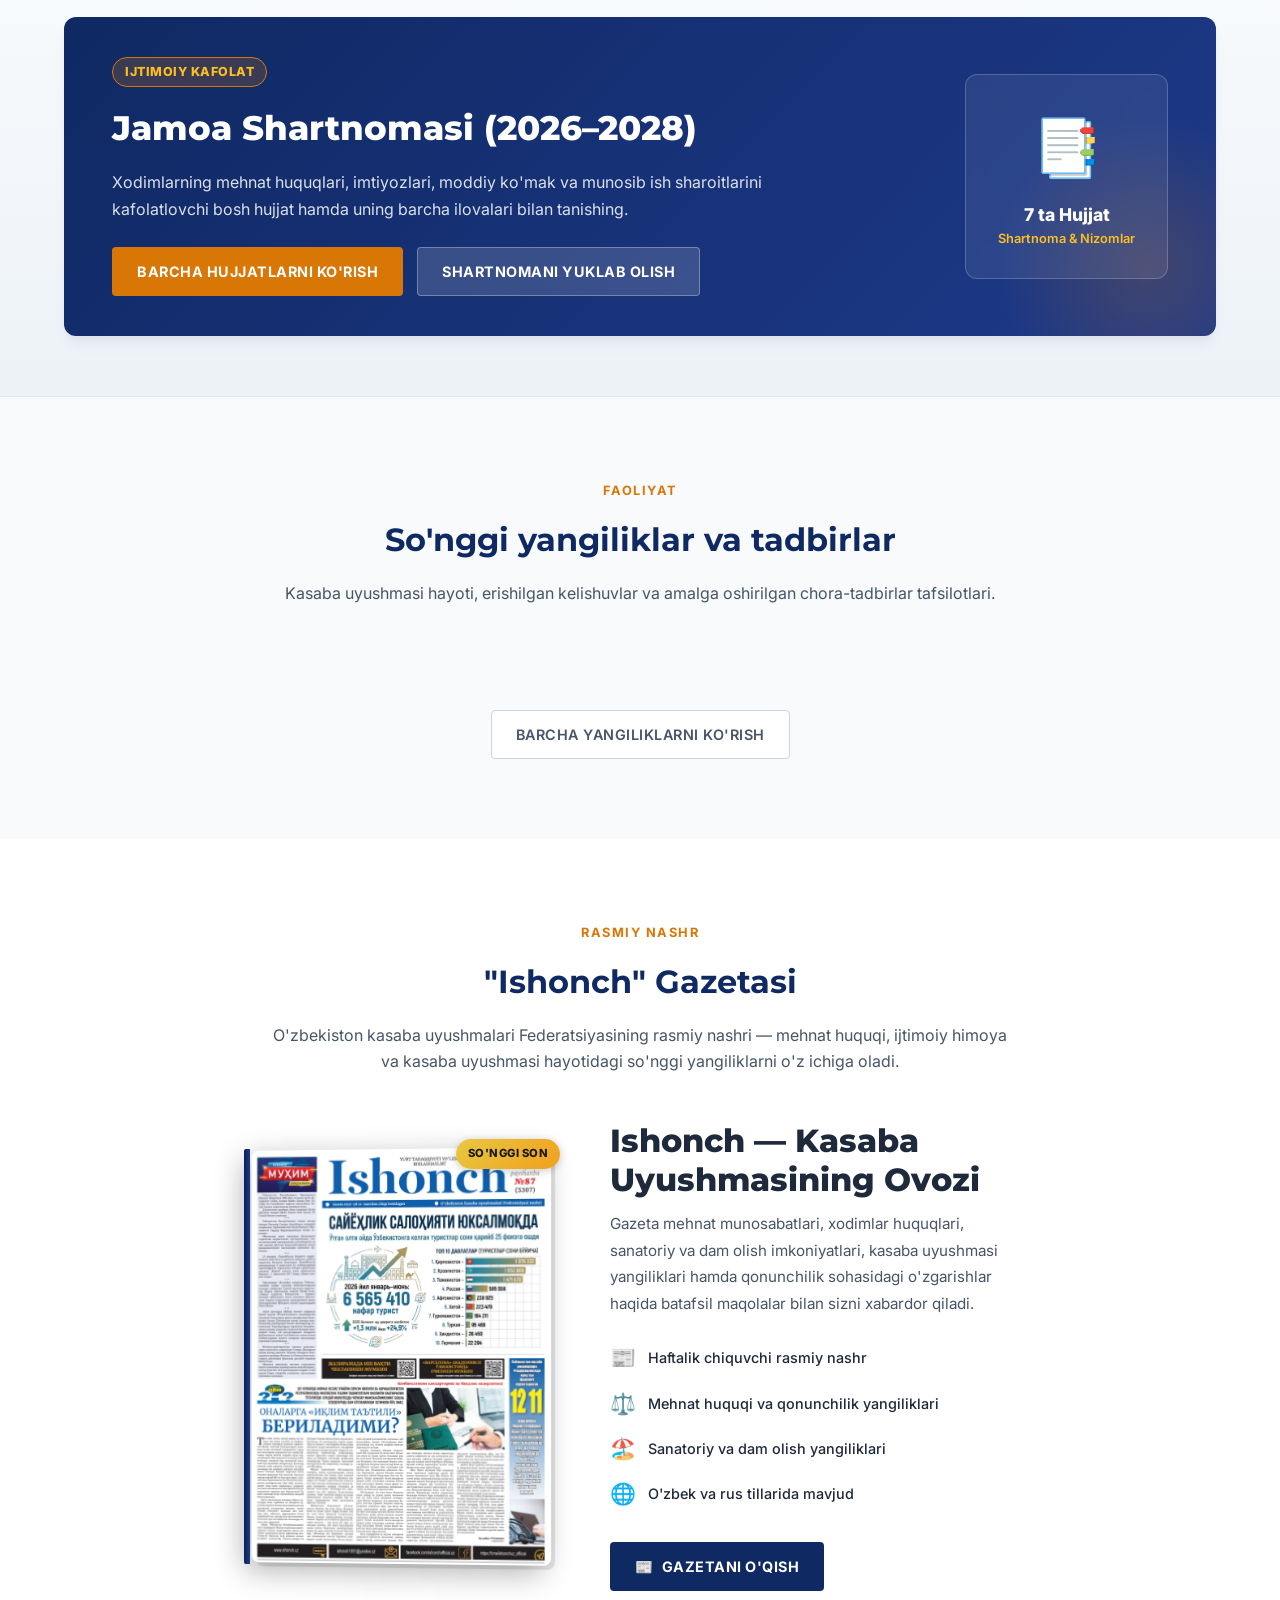
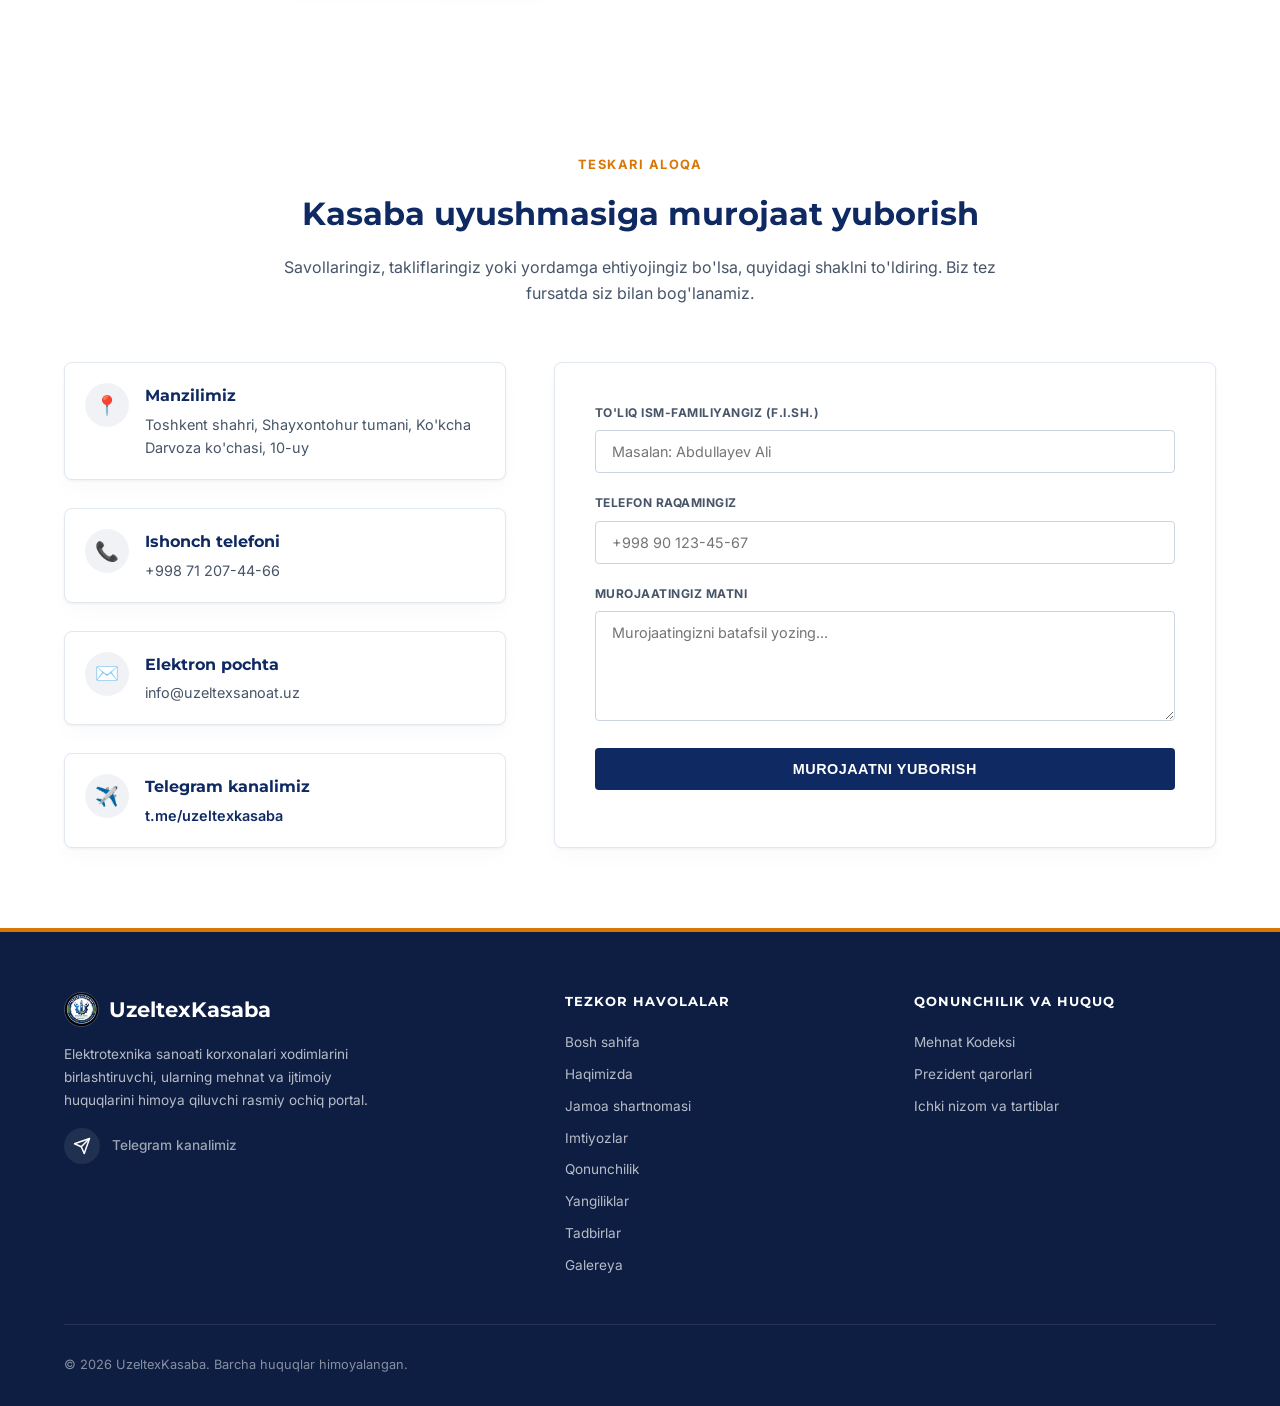
==== commit 54a7c990: "fix: Clarify that 55% sanatorium discount applies strictly to member only, not family" ====
--- a/frontend/index.html
+++ b/frontend/index.html
@@ -96,7 +96,7 @@
                         <img src="images/sanatorium_privilege.jpg" style="width: 100%; height: 100%; object-fit: cover; border-radius: 50%;">
                     </div>
                     <h3 class="privilege-title" data-i18n="priv1_title">Sog'liqni saqlash & Dam olish</h3>
-                    <p class="privilege-desc" data-i18n="priv1_desc">Kasaba uyushmasi a'zolariga sanatoriyalarda dam olish va davolanish uchun 55% lik chegirma beriladi.</p>
+                    <p class="privilege-desc" data-i18n="priv1_desc">Kasaba uyushmasi a'zolariga sanatoriyalarda dam olish va davolanish uchun 55% lik chegirma beriladi (faqat a'zoning o'zi uchun).</p>
                     <a href="sanatoriums.html" class="privilege-link" data-i18n="priv_more">Batafsil ma'lumot ➔</a>
                 </div>
                 <div class="privilege-card">
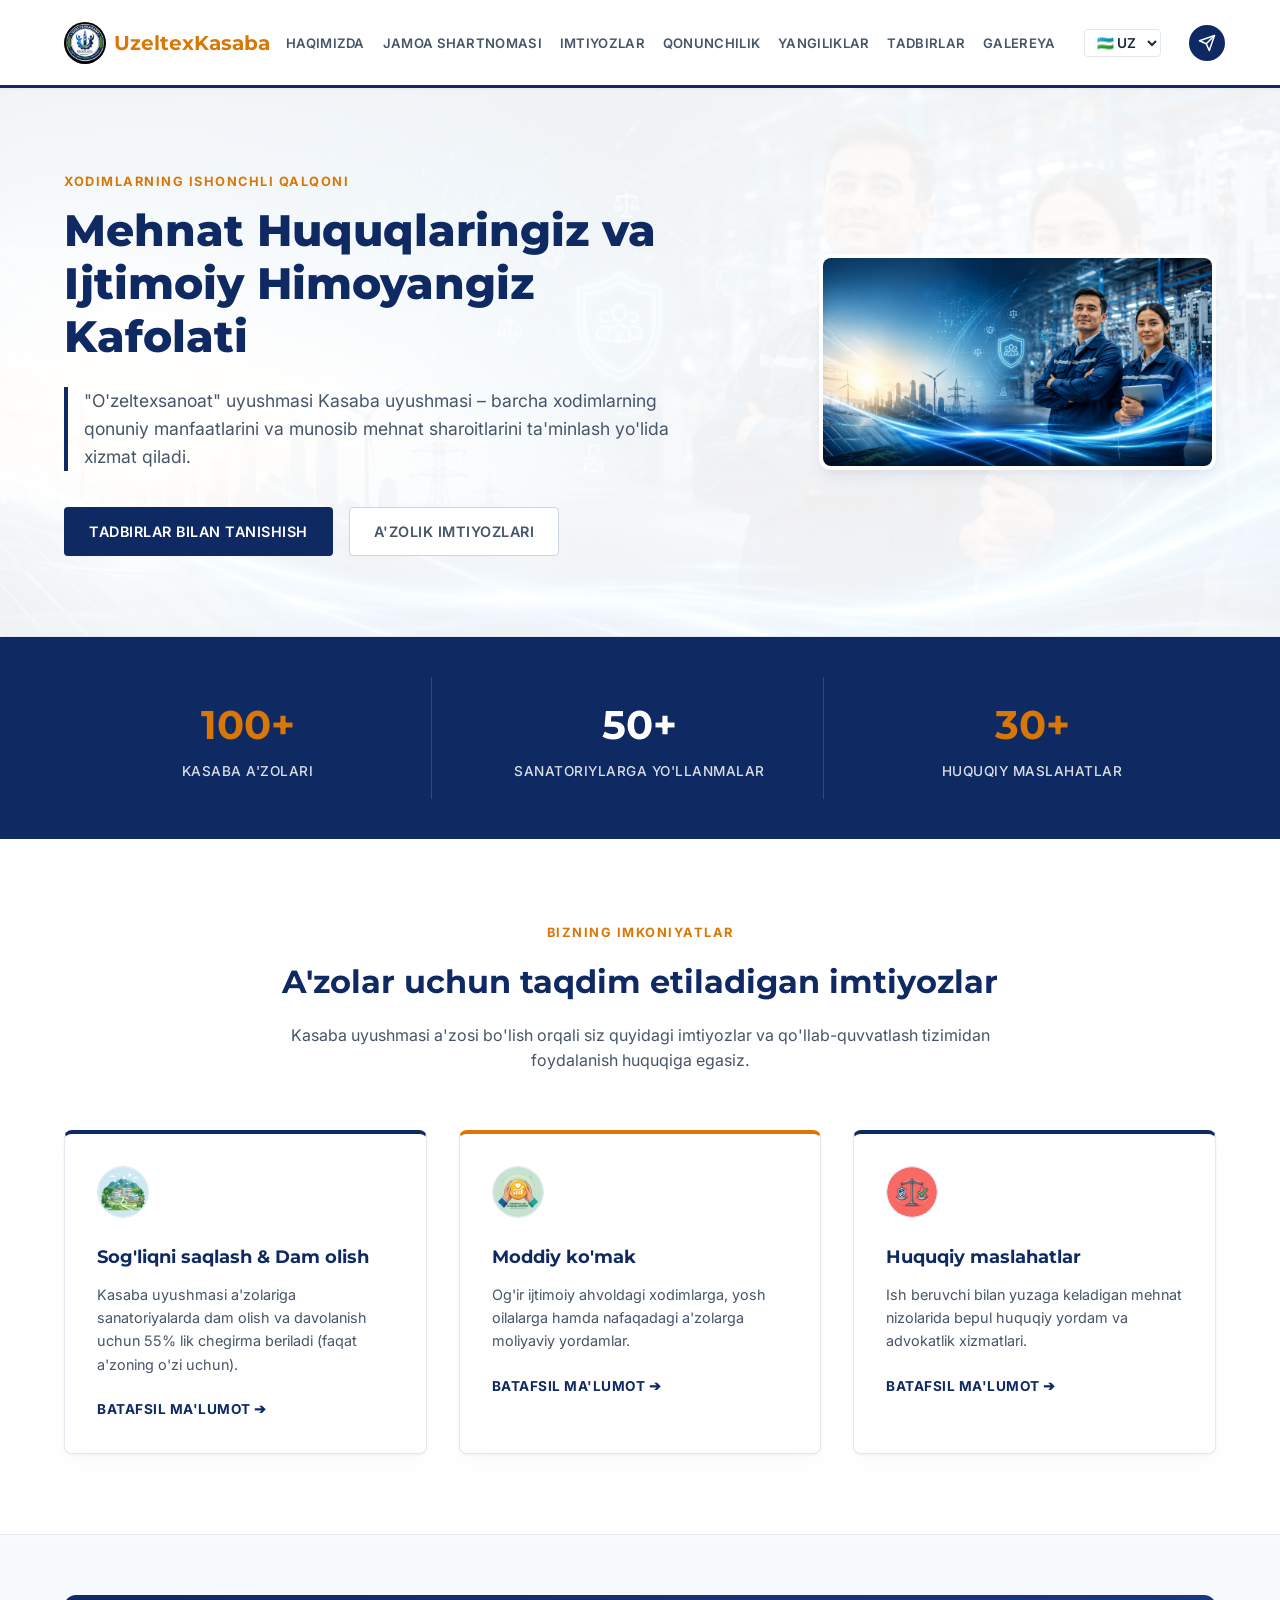
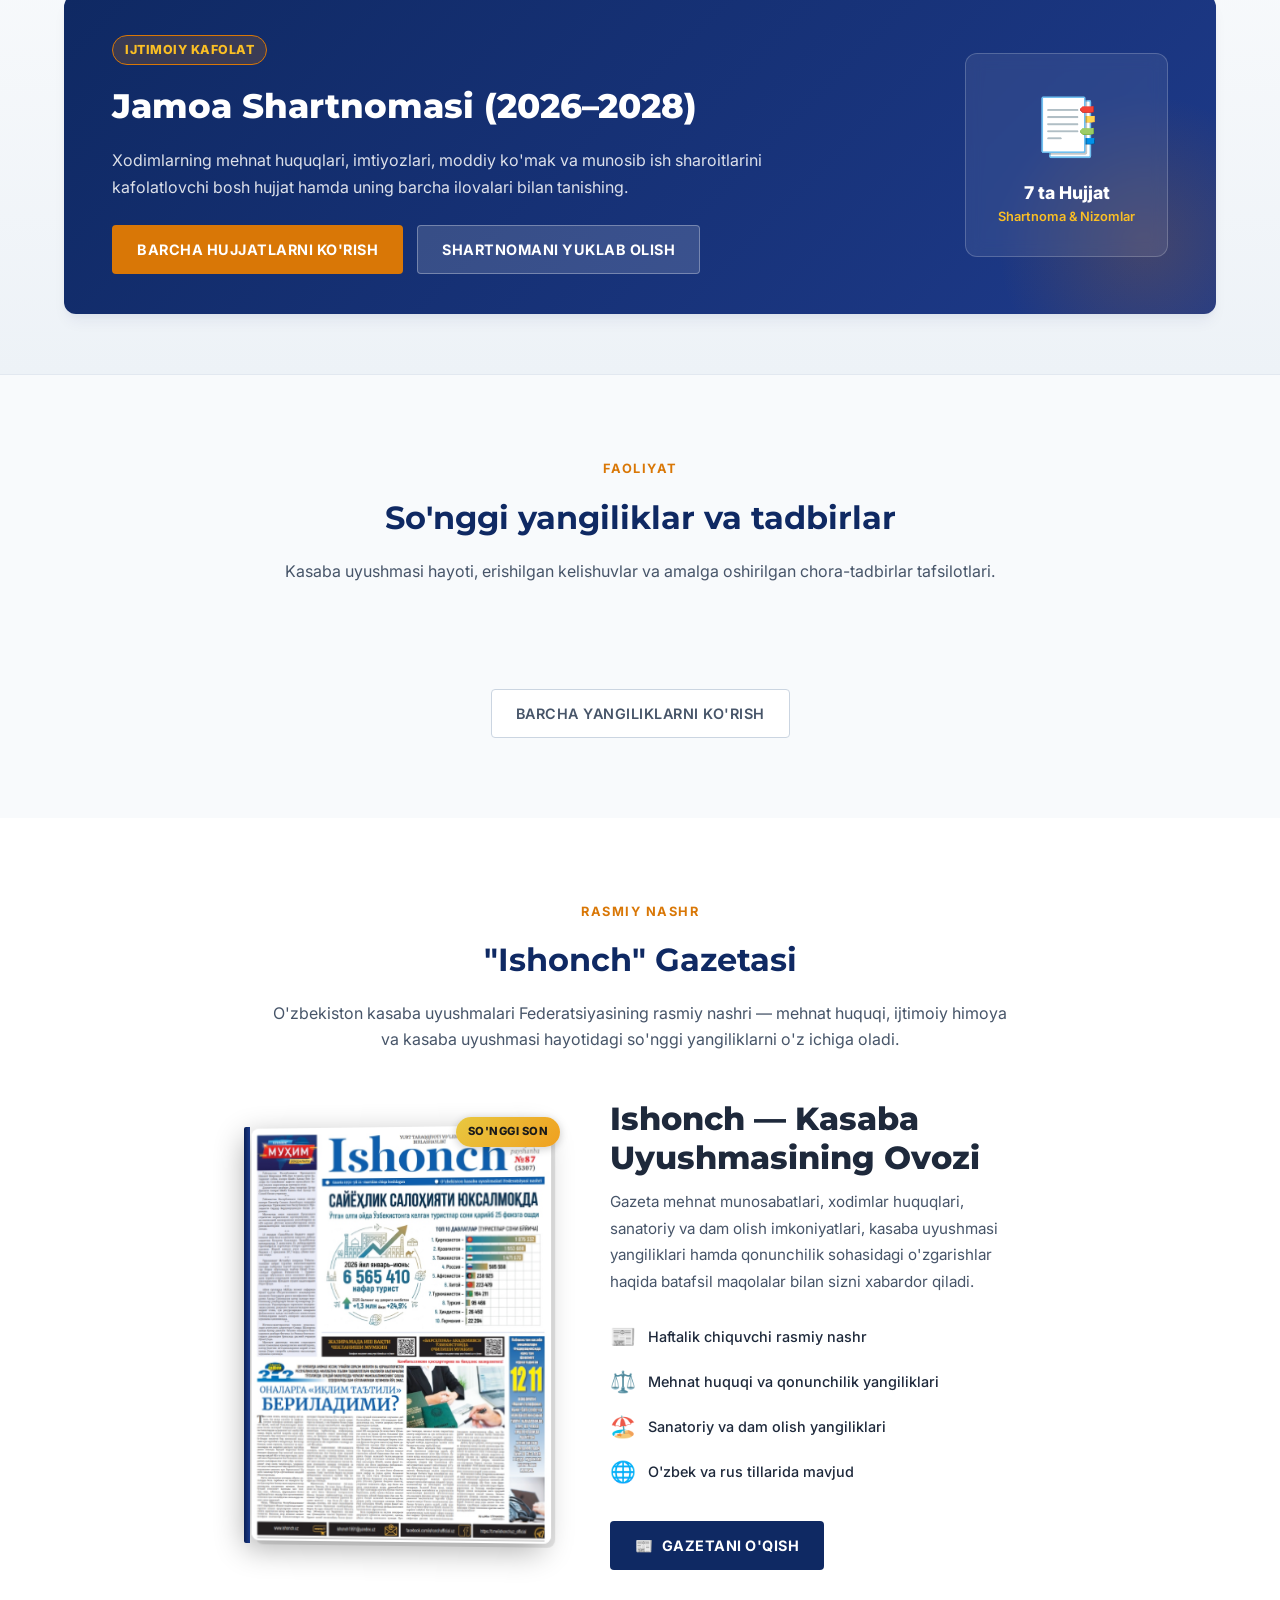
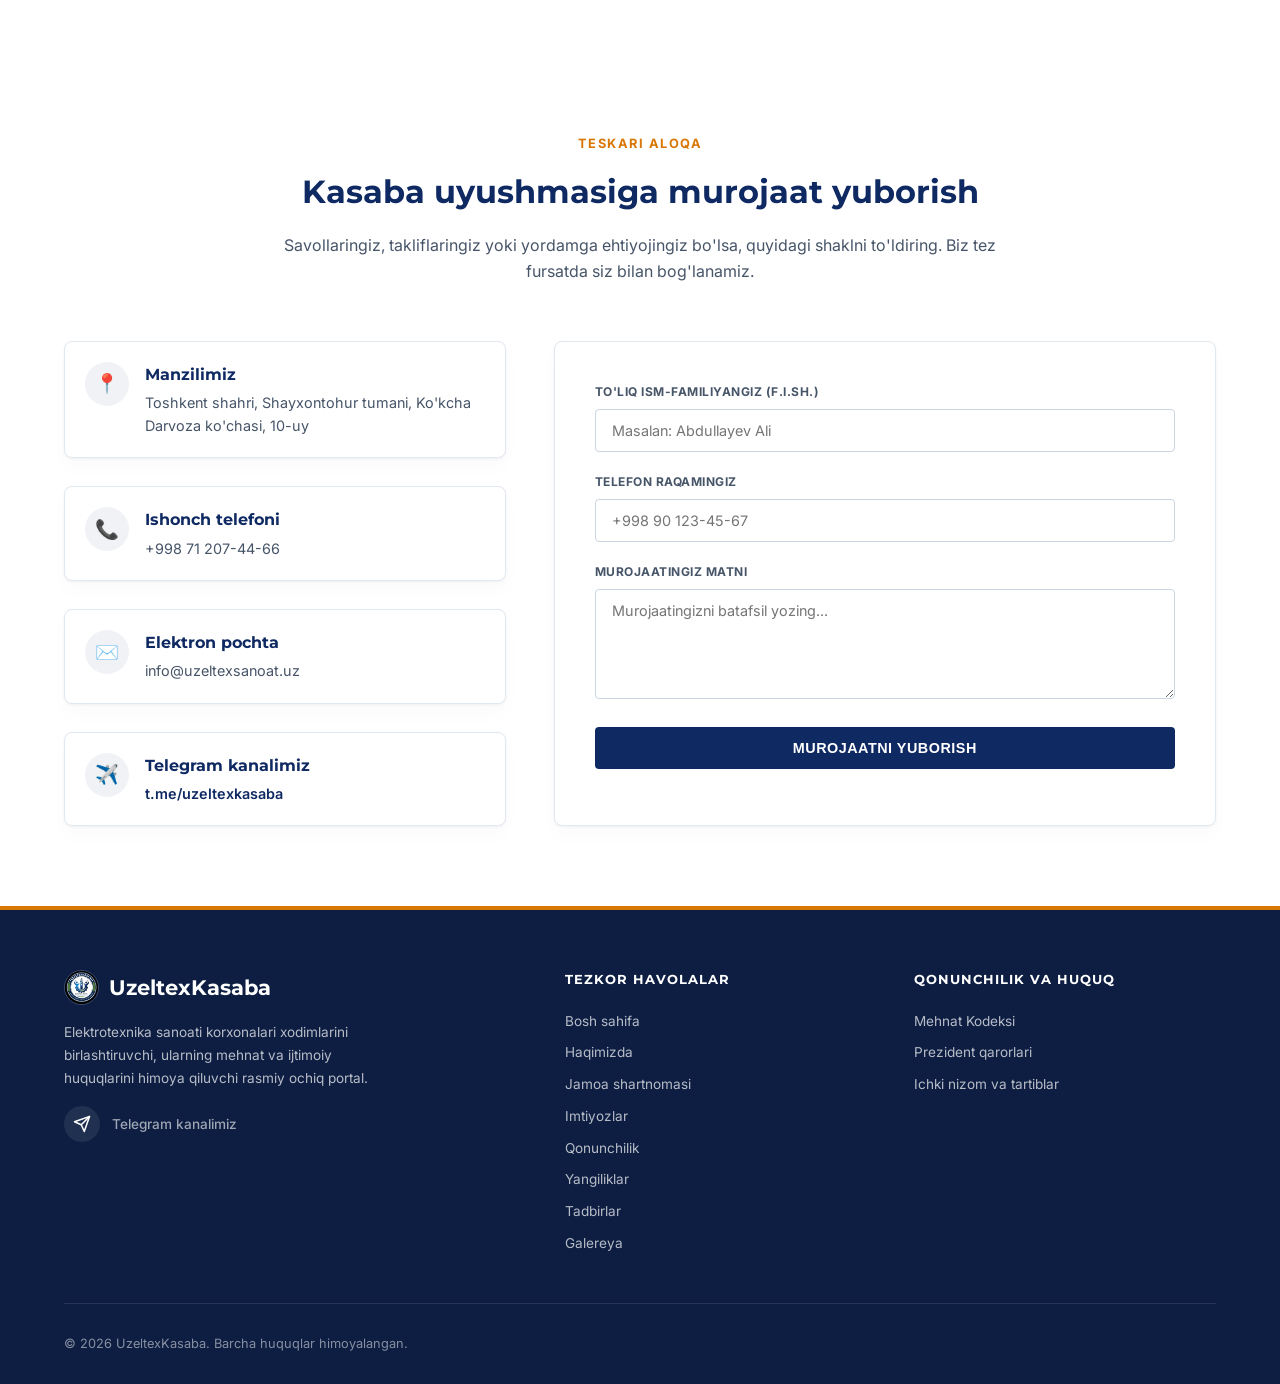
==== commit c6bc9cac: "fix: update stats section with 100+ members, 50+ vouchers, 30+ legal advice and remove 4th item" ====
--- a/frontend/index.html
+++ b/frontend/index.html
@@ -64,20 +64,16 @@
     <section class="stats">
         <div class="container stats-grid">
             <div class="stat-card">
-                <div class="stat-num">5,000+</div>
+                <div class="stat-num">100+</div>
                 <div class="stat-label" data-i18n="stat_members_val">Kasaba a'zolari</div>
             </div>
             <div class="stat-card">
-                <div class="stat-num accent">120+</div>
+                <div class="stat-num accent">50+</div>
                 <div class="stat-label" data-i18n="stat_sanatoriums_val">Sanatoriylarga yo'llanmalar</div>
             </div>
             <div class="stat-card">
-                <div class="stat-num">450+</div>
+                <div class="stat-num">30+</div>
                 <div class="stat-label" data-i18n="stat_advice_val">Huquqiy maslahatlar</div>
-            </div>
-            <div class="stat-card">
-                <div class="stat-num accent">98%</div>
-                <div class="stat-label" data-i18n="stat_resolved_val">Ijobiy hal etilgan murojaatlar</div>
             </div>
         </div>
     </section>
--- a/frontend/style.css
+++ b/frontend/style.css
@@ -292,7 +292,7 @@
 
 .stats-grid {
     display: grid;
-    grid-template-columns: repeat(4, 1fr);
+    grid-template-columns: repeat(3, 1fr);
     gap: 24px;
 }
 
@@ -1044,7 +1044,7 @@
         grid-template-columns: repeat(2, 1fr);
     }
     .stats-grid {
-        grid-template-columns: repeat(2, 1fr);
+        grid-template-columns: repeat(3, 1fr);
     }
     .nav-links {
         display: none;
@@ -1063,6 +1063,18 @@
     .hero-buttons {
         justify-content: center;
     }
+    .stats-grid {
+        grid-template-columns: 1fr;
+        gap: 16px;
+    }
+    .stat-card {
+        border-right: none;
+        border-bottom: 1px solid rgba(255, 255, 255, 0.15);
+        padding: 12px 0;
+    }
+    .stat-card:last-child {
+        border-bottom: none;
+    }
     .privilege-grid, .news-grid {
         grid-template-columns: 1fr;
     }
